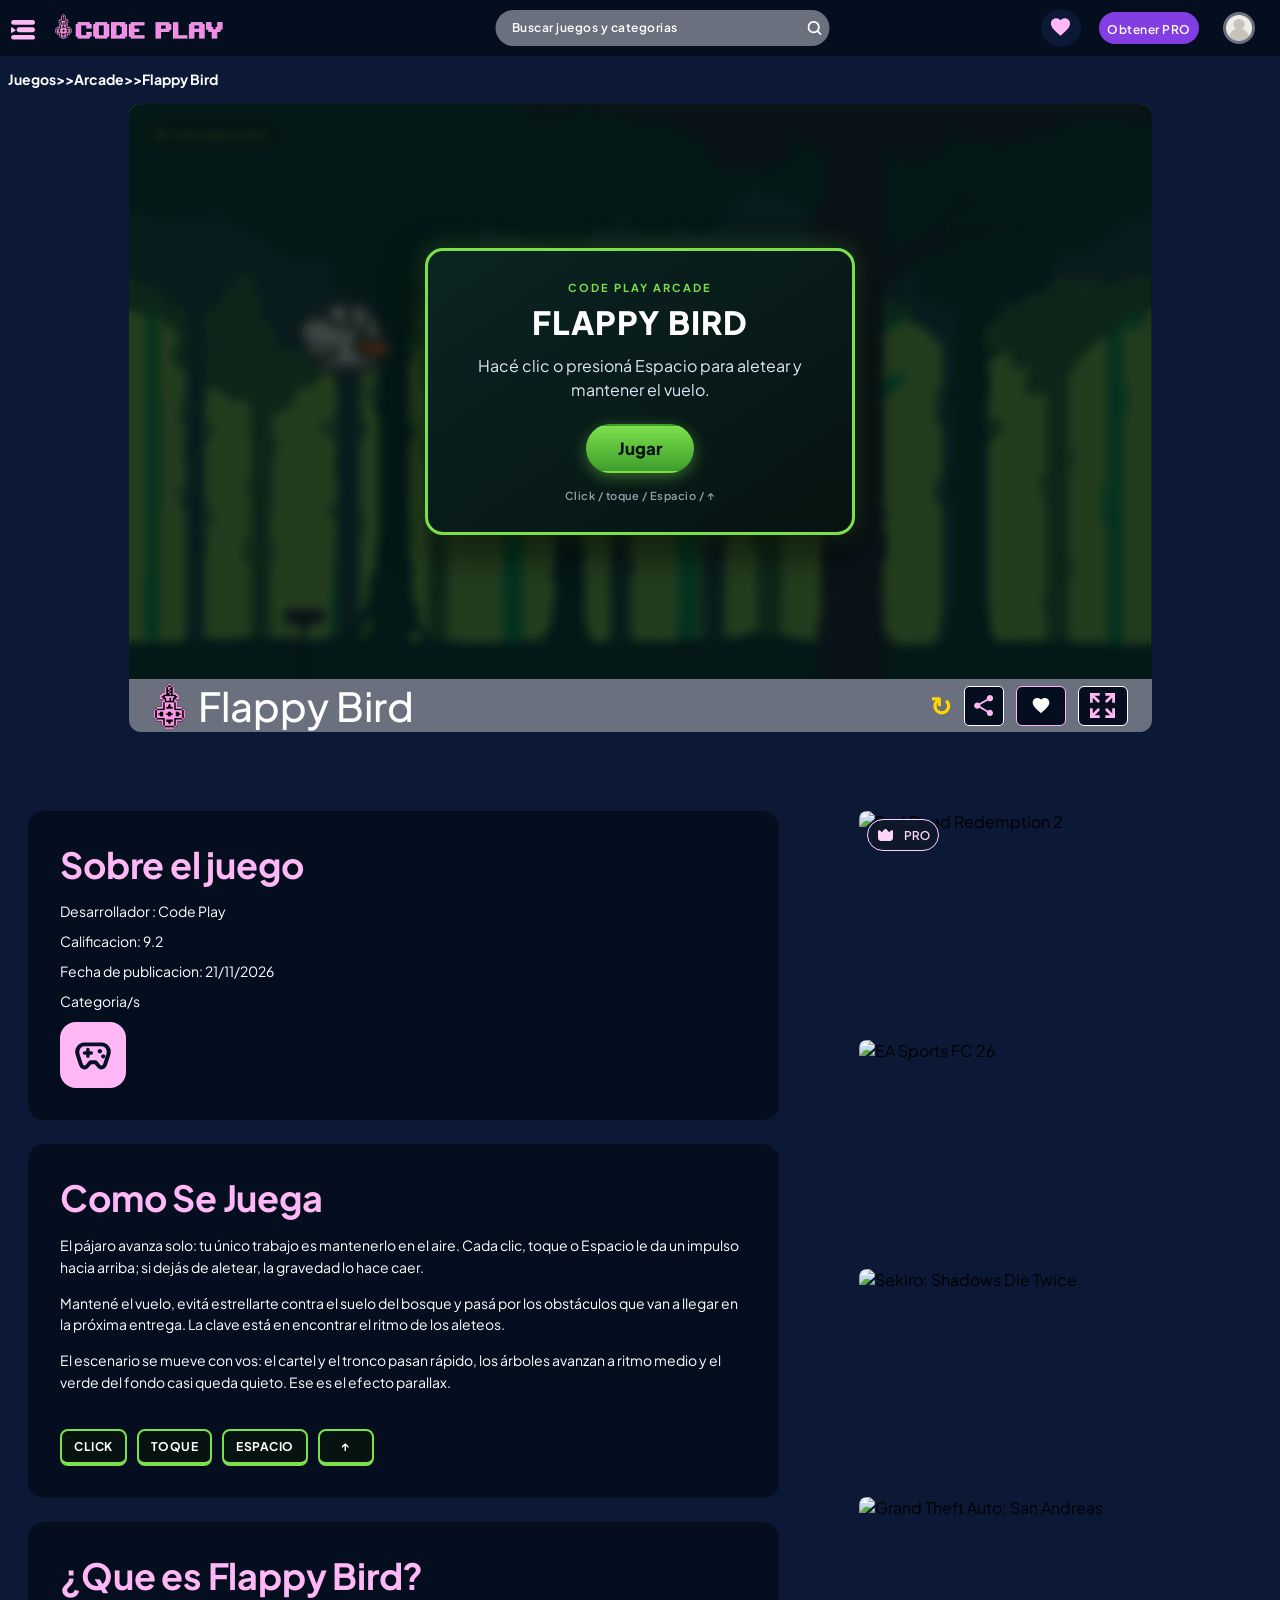
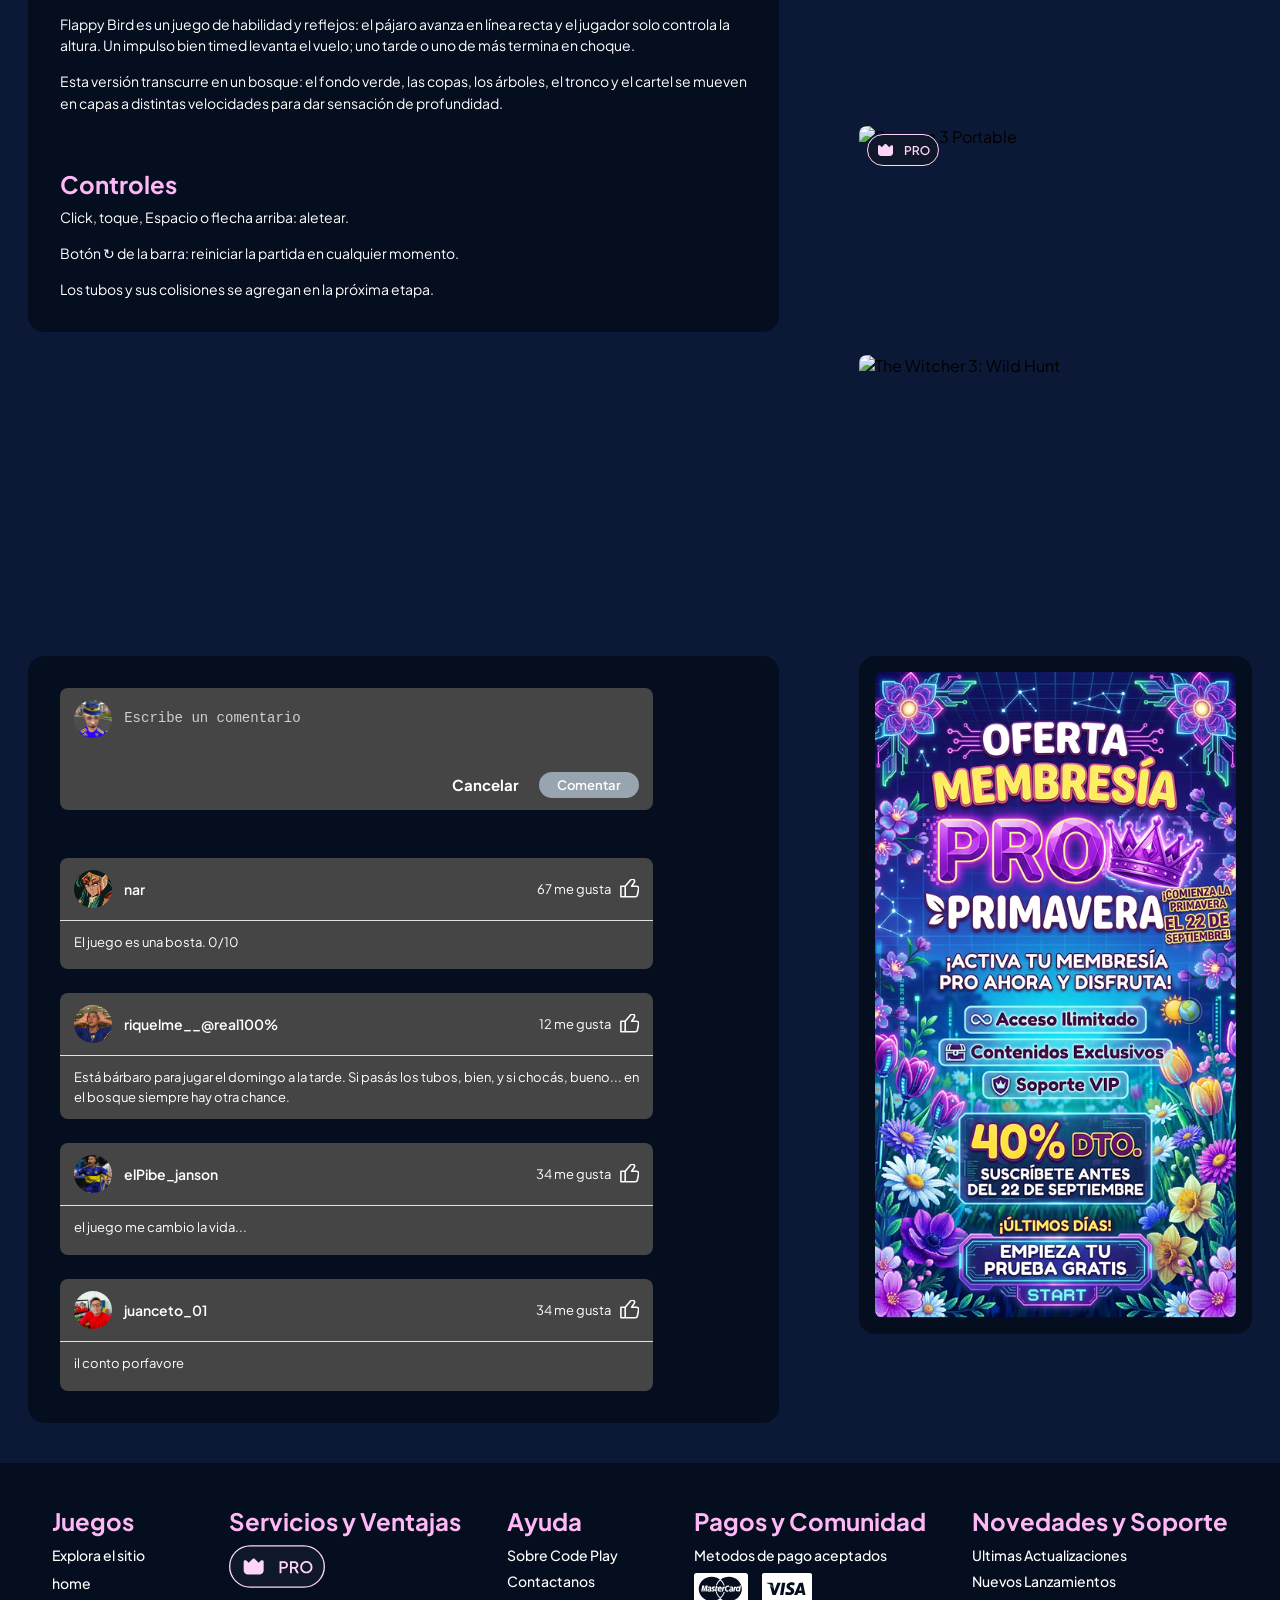
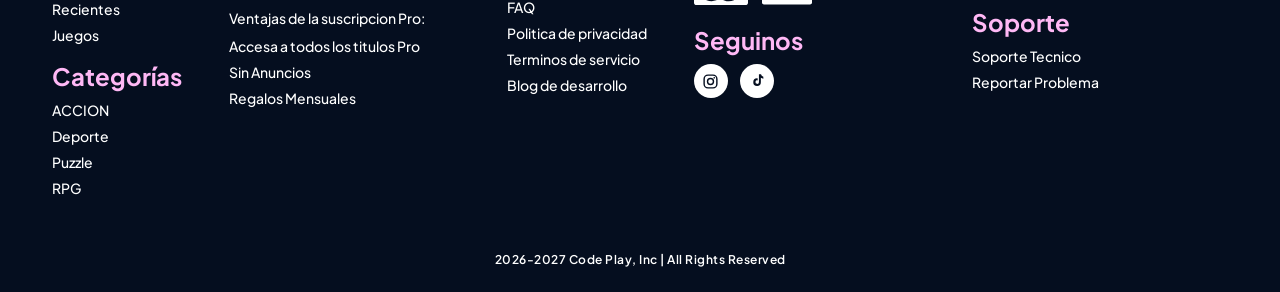
==== 2 entrega/flappybird.html @ 2c1b8ae2 "agrega flappy bird con movientos basicos" ====
<!DOCTYPE html>
<html lang="es">

<head>
    <meta charset="UTF-8">
    <meta name="viewport" content="width=device-width, initial-scale=1.0">
    <link rel="preconnect" href="https://fonts.googleapis.com">
    <link rel="preconnect" href="https://fonts.gstatic.com" crossorigin>
    <link href="https://fonts.googleapis.com/css2?family=Plus+Jakarta+Sans:wght@400;500;600;700&display=swap"
        rel="stylesheet">
    <link rel="stylesheet" href="css/global.css">
    <link rel="stylesheet" href="css/template.css">
    <link rel="stylesheet" href="css/game.css">
    <link rel="stylesheet" href="css/carrusel.css">
    <link rel="stylesheet" href="css/flappy.css">
    <title>Flappy Bird | Code Play</title>
</head>

<body>
    <header>
        <div class="header-izq">
            <!-- menu hamburguesa -->
            <button aria-label="Abrir menú" class="btn-hamburguesa">
                <span class="btn-hamburguesa__icono">
                    <svg viewBox="0 0 40 32" xmlns="http://www.w3.org/2000/svg">
                        <path
                            d="M39.2071 3.80957C39.2071 1.7056 37.5015 0 35.3975 0H4.01668C1.91272 0 0.207114 1.7056 0.207114 3.80957C0.207114 5.91354 1.91272 7.61914 4.01669 7.61914H35.3975C37.5015 7.61914 39.2071 5.91354 39.2071 3.80957ZM8.28128e-05 20.1572C-0.00986352 20.9576 0.87822 21.445 1.54793 21.0068L7.08114 17.3828C7.67471 16.9938 7.68543 16.1272 7.10165 15.7236L1.66024 11.9639C1.0016 11.5089 0.101827 11.9739 0.0918797 12.7744L8.28128e-05 20.1572ZM39.2071 16C39.2071 13.7909 37.4163 12 35.2071 12H13.2071C10.998 12 9.20711 13.7909 9.20711 16C9.20711 18.2091 10.998 20 13.2071 20H35.2071C37.4163 20 39.2071 18.2091 39.2071 16ZM39.2071 28.1904C39.2071 26.0865 37.5015 24.3809 35.3975 24.3809H4.01668C1.91272 24.3809 0.207114 26.0865 0.207114 28.1904C0.207114 30.2944 1.91272 32 4.01669 32H35.3975C37.5015 32 39.2071 30.2944 39.2071 28.1904Z" />
                    </svg>
                </span>
            </button>
            <!-- logo -->
            <a href="home.html" class="logo">
                <img src="img/logo.svg" alt="Icono de Code Play" class="logo-icono">
                <img src="img/logoTexto.svg" alt="Texto de Code Play" class="logo-texto">
            </a>
            <!-- Buscador -->
        </div>
        <form class="buscador" action="#">

            <input type="search" class="label" placeholder="Buscar juegos y categorias" aria-label="Buscar">
            <svg class="icono-lupa" viewBox="0 0 14 14" xmlns="http://www.w3.org/2000/svg" aria-hidden="true">
                <path
                    d="M13.7433 12.5097L11.0337 9.7989C13.0612 7.08945 12.5083 3.24936 9.7989 1.22186C7.08945 -0.805644 3.24936 -0.25281 1.22186 2.45664C-0.805644 5.16609 -0.25281 9.00617 2.45664 11.0337C4.6331 12.6623 7.62241 12.6623 9.7989 11.0337L12.5097 13.7445C12.8504 14.0852 13.4027 14.0852 13.7433 13.7445C14.084 13.4038 14.084 12.8515 13.7433 12.5109L13.7433 12.5097ZM6.15036 10.5105C3.74233 10.5105 1.79025 8.55839 1.79025 6.15036C1.79025 3.74233 3.74233 1.79025 6.15036 1.79025C8.55839 1.79025 10.5105 3.74233 10.5105 6.15036C10.5079 8.5573 8.55733 10.5079 6.15036 10.5105Z" />
            </svg>
        </form>

        <div class="header-der">
            <!-- Botón Favoritos -->
            <button aria-label="Favoritos" class="btn-favoritos">
                <svg class="icono-corazon" viewBox="0 0 43 43" xmlns="http://www.w3.org/2000/svg" aria-hidden="true">
                    <path
                        d="M21.4999 36.9083L18.902 34.5433C9.67492 26.1763 3.58325 20.64 3.58325 13.8854C3.58325 8.34917 7.91909 4.03125 13.4374 4.03125C16.5549 4.03125 19.547 5.4825 21.4999 7.75792C23.4528 5.4825 26.4449 4.03125 29.5624 4.03125C35.0808 4.03125 39.4166 8.34917 39.4166 13.8854C39.4166 20.64 33.3249 26.1763 24.0978 34.5433L21.4999 36.9083Z" />
                </svg>
            </button>

            <!-- Botón PRO -->
            <button class="btn-acento label">Obtener PRO</button>

            <!-- Contenedor del Perfil -->
            <div class="header-cuenta">
                <!-- Botón Perfil -->
                <button aria-label="Perfil" class="btn-perfil"></button>

                <!-- Panel desplegable -->
                <div class="cuenta-panel" id="cuenta-panel">
                    <button type="button" class="btn-primario cuenta-perfil label">
                        <span class="cuenta-perfil__icono"></span>
                        Ver Perfil
                    </button>
                    <ul class="cuenta-menu">
                        <li><a class="cuenta-menu__link body-small" href="#"><span
                                    class="cuenta-menu__icono cuenta-menu__icono--corona"></span>Mejorar Plan Pro</a>
                        </li>
                        <li><a class="cuenta-menu__link body-small" href="#"><span
                                    class="cuenta-menu__icono cuenta-menu__icono--config"></span>Configuracion de
                                cuenta</a></li>
                        <li><a class="cuenta-menu__link body-small" href="#"><span
                                    class="cuenta-menu__icono cuenta-menu__icono--escudo"></span>Preferencias de
                                privacidad</a></li>
                        <li class="cuenta-menu__item-movil"><a class="cuenta-menu__link body-small" href="#"><span
                                    class="cuenta-menu__icono cuenta-menu__icono--fav-perfil"></span>Favoritos</a></li>
                        <li class="cuenta-menu__salir"><a class="cuenta-menu__link body-small" href="#"><span
                                    class="cuenta-menu__icono cuenta-menu__icono--salir"></span>Cerrar Sesion</a></li>
                    </ul>
                </div>
            </div>
        </div>
    </header>

    <!-- MENU HAMBURGUESA -->
    <div class="menu-overlay"></div>
    <nav class="menu-nav" aria-label="Menú principal">
        <form class="buscador-movil" action="#">
            <svg class="icono-lupa" viewBox="0 0 14 14" xmlns="http://www.w3.org/2000/svg" aria-hidden="true">
                <path
                    d="M13.7433 12.5097L11.0337 9.7989C13.0612 7.08945 12.5083 3.24936 9.7989 1.22186C7.08945 -0.805644 3.24936 -0.25281 1.22186 2.45664C-0.805644 5.16609 -0.25281 9.00617 2.45664 11.0337C4.6331 12.6623 7.62241 12.6623 9.7989 11.0337L12.5097 13.7445C12.8504 14.0852 13.4027 14.0852 13.7433 13.7445C14.084 13.4038 14.084 12.8515 13.7433 12.5109L13.7433 12.5097ZM6.15036 10.5105C3.74233 10.5105 1.79025 8.55839 1.79025 6.15036C1.79025 3.74233 3.74233 1.79025 6.15036 1.79025C8.55839 1.79025 10.5105 3.74233 10.5105 6.15036C10.5079 8.5573 8.55733 10.5079 6.15036 10.5105Z" />
            </svg>
            <input type="search" class="body-small" placeholder="Buscar juegos y categorias" aria-label="Buscar">
        </form>
        <ul class="menu-nav__lista">
            <li style="--i:1"><a class="menu-nav__link body-small" href="home.html"><img class="menu-nav__icono"
                        src="assets/icons/home.svg" alt="">Home</a></li>
            <li class="menu-nav__item--solo-movil" style="--i:2"><a class="menu-nav__link body-small" href="#"><img
                        class="menu-nav__icono" src="assets/icons/favoritos-contorno.svg" alt="">Favoritos</a></li>
            <li style="--i:3"><a class="menu-nav__link body-small" href="#"><img class="menu-nav__icono"
                        src="assets/icons/recientes.svg" alt="">Recientes</a></li>
            <li style="--i:4"><a class="menu-nav__link body-small" href="#"><img class="menu-nav__icono"
                        src="assets/icons/juegos-gratis/predeterminado.svg" alt="">Juegos Gratis</a></li>
            <li style="--i:5"><a class="menu-nav__link body-small" href="#"><img class="menu-nav__icono"
                        src="assets/icons/juegos-gratis/juegos-pro.svg" alt="">Juegos Pro</a></li>
        </ul>
        <ul class="menu-nav__lista">
            <li style="--i:6"><a class="menu-nav__link body-small" href="#"><img class="menu-nav__icono"
                        src="assets/icons/accion.svg" alt="">Accion</a></li>
            <li style="--i:7"><a class="menu-nav__link body-small" href="#"><img class="menu-nav__icono"
                        src="assets/icons/deporte.svg" alt="">Deporte</a></li>
            <li style="--i:8"><a class="menu-nav__link body-small" href="#"><img class="menu-nav__icono"
                        src="assets/icons/puzzle.svg" alt="">Puzzle</a></li>
            <li style="--i:9"><a class="menu-nav__link body-small" href="#"><img class="menu-nav__icono"
                        src="assets/icons/rpg.svg" alt="">RPG</a></li>
            <li style="--i:10"><a class="menu-nav__link body-small" href="#"><img class="menu-nav__icono"
                        src="assets/icons/aventura.svg" alt="">Aventura</a>
            </li>
            <li style="--i:11"><a class="menu-nav__link body-small" href="#"><img class="menu-nav__icono"
                        src="assets/icons/carrera.svg" alt="">Carrera</a>
            </li>
            <li style="--i:12"><a class="menu-nav__link body-small" href="#"><img class="menu-nav__icono"
                        src="assets/icons/terror.svg" alt="">Terror</a></li>
            <li style="--i:13"><a class="menu-nav__link body-small" href="#"><img class="menu-nav__icono"
                        src="assets/icons/estrategia.svg" alt="">Estrategia</a>
            </li>
            <li style="--i:14"><a class="menu-nav__link body-small" href="#"><img class="menu-nav__icono"
                        src="assets/icons/simulacion.svg" alt="">Simulacion</a>
            </li>
            <li style="--i:15"><a class="menu-nav__link body-small" href="#"><img class="menu-nav__icono"
                        src="assets/icons/arcade.svg" alt="">Arcade</a></li>
        </ul>
    </nav>

    <main class="juego-main">
        <p class="migas"><a href="home.html">Juegos</a>>>Arcade>>Flappy Bird</p>
        <article class="juego-card juego-card--flappy">
            <div class="flappy-mock">
                <div class="flappy-marco" id="flappy-marco" tabindex="0"
                    aria-label="Área de juego de Flappy Bird">
                    <div class="flappy-lienzo" id="flappy-lienzo">
                        <!-- Capas del bosque, de atrás hacia adelante. Cada una se desplaza
                             a una velocidad distinta para generar el efecto parallax. -->
                        <div class="flappy-capa flappy-capa--fondo" aria-hidden="true"></div>
                        <div class="flappy-capa flappy-capa--copas-lejanas" aria-hidden="true"></div>
                        <div class="flappy-capa flappy-capa--copas-medias" aria-hidden="true"></div>
                        <div class="flappy-capa flappy-capa--arboles-medios" aria-hidden="true"></div>
                        <div class="flappy-capa flappy-capa--arboles-cercanos" aria-hidden="true"></div>
                        <div class="flappy-capa flappy-capa--tronco" aria-hidden="true"></div>
                        <div class="flappy-capa flappy-capa--cartel" aria-hidden="true"></div>

                        <!-- Reservado para la próxima etapa: tubos y colisiones -->
                        <div class="flappy-tuberias" id="flappy-tuberias" aria-hidden="true"></div>

                        <div class="flappy-pajaro" id="flappy-pajaro" role="img"
                            aria-label="Pájaro volando por el bosque">
                            <div class="flappy-pajaro__sprite"></div>
                        </div>
                    </div>

                    <div class="flappy-hud" aria-hidden="true">
                        <span class="flappy-hud__chip" id="flappy-hud-estado">Listo para volar</span>
                    </div>

                    <div class="flappy-overlay" id="flappy-overlay" role="dialog" aria-modal="true"
                        aria-labelledby="flappy-overlay-titulo" aria-describedby="flappy-overlay-mensaje">
                        <div class="flappy-modal">
                            <p class="flappy-modal__etiqueta">Code Play Arcade</p>
                            <h2 id="flappy-overlay-titulo" class="flappy-modal__titulo">Flappy Bird</h2>
                            <p id="flappy-overlay-mensaje" class="flappy-modal__mensaje">Hacé clic o presioná Espacio
                                para aletear y mantener el vuelo.</p>
                            <button type="button" id="flappy-btn-accion" class="flappy-btn">Jugar</button>
                            <p class="flappy-modal__ayuda">Click / toque / Espacio / ↑</p>
                        </div>
                    </div>
                </div>
            </div>
            <div class="juego-barra">
                <div class="juego-barra__nombre">
                    <img src="assets/logo.svg" alt="" class="juego-barra__icono">
                    <span class="juego-barra__titulo">Flappy Bird</span>
                </div>
                <div class="juego-barra__botones">
                    <!-- Botón para reiniciar la partida en cualquier momento -->
                    <button type="button" id="flappy-btn-reiniciar-barra" class="btn-juego btn-juego--reiniciar"
                        aria-label="Reiniciar juego" title="Reiniciar partida">
                        <span class="peg-btn-reiniciar__simbolo">↻</span>
                    </button>
                    <button type="button" class="btn-juego btn-juego--compartir" aria-label="Compartir">
                        <span class="btn-juego__icono"></span>
                    </button>
                    <button type="button" class="btn-juego btn-juego--fav" aria-label="Favorito">
                        <span class="btn-juego__icono"></span>
                    </button>
                    <button type="button" id="flappy-btn-full" class="btn-juego btn-juego--full"
                        aria-label="Pantalla completa">
                        <span class="btn-juego__icono"></span>
                    </button>
                </div>
            </div>
        </article>

        <div class="juego-columnas">
            <section class="juego-info" aria-label="Información del juego">
                <article class="info-card">
                    <h2 class="info-card__titulo">Sobre el juego</h2>
                    <p class="info-card__linea">Desarrollador : Code Play</p>
                    <p class="info-card__linea">Calificacion: 9.2</p>
                    <p class="info-card__linea">Fecha de publicacion: 21/11/2026</p>
                    <p class="info-card__linea">Categoria/s</p>
                    <span class="info-categoria info-categoria--flappy" aria-hidden="true"></span>
                </article>

                <article class="info-card">
                    <h2 class="info-card__titulo">Como Se Juega</h2>
                    <p class="info-card__texto">El pájaro avanza solo: tu único trabajo es mantenerlo en el aire. Cada
                        clic, toque o Espacio le da un impulso hacia arriba; si dejás de aletear, la gravedad lo hace
                        caer.</p>
                    <p class="info-card__texto">Mantené el vuelo, evitá estrellarte contra el suelo del bosque y pasá
                        por los obstáculos que van a llegar en la próxima entrega. La clave está en encontrar el ritmo
                        de los aleteos.</p>
                    <p class="info-card__texto">El escenario se mueve con vos: el cartel y el tronco pasan rápido, los
                        árboles avanzan a ritmo medio y el verde del fondo casi queda quieto. Ese es el efecto
                        parallax.</p>
                    <div class="flappy-controles" aria-hidden="true">
                        <span class="flappy-tecla">CLICK</span>
                        <span class="flappy-tecla">TOQUE</span>
                        <span class="flappy-tecla">ESPACIO</span>
                        <span class="flappy-tecla">↑</span>
                    </div>
                </article>

                <article class="info-card">
                    <h2 class="info-card__titulo">¿Que es Flappy Bird?</h2>
                    <p class="info-card__texto">Flappy Bird es un juego de habilidad y reflejos: el pájaro avanza en
                        línea recta y el jugador solo controla la altura. Un impulso bien timed levanta el vuelo; uno
                        tarde o uno de más termina en choque.</p>
                    <p class="info-card__texto">Esta versión transcurre en un bosque: el fondo verde, las copas, los
                        árboles, el tronco y el cartel se mueven en capas a distintas velocidades para dar sensación de
                        profundidad.</p>
                    <h3 class="info-card__titulo info-card__titulo--sub">Controles</h3>
                    <p class="info-card__texto">Click, toque, Espacio o flecha arriba: aletear.</p>
                    <p class="info-card__texto">Botón ↻ de la barra: reiniciar la partida en cualquier momento.</p>
                    <p class="info-card__texto">Los tubos y sus colisiones se agregan en la próxima etapa.</p>
                </article>
            </section>

            <aside class="juegos-carrusel" aria-label="Juegos recomendados">
                <article class="carrusel-card">
                    <img class="carrusel-card__img"
                        src="https://shared.akamai.steamstatic.com/store_item_assets/steam/apps/1174180/capsule_616x353.jpg"
                        alt="Red Dead Redemption 2">
                    <img class="carrusel-card__pro" src="assets/icons/iconoPro.svg" alt="PRO">
                    <div class="carrusel-card__info">
                        <h3 class="carrusel-card__titulo">Red Dead Redemption 2</h3>
                        <img class="carrusel-card__icono" src="assets/icons/categorias-card/accion-card.svg"
                            alt="Icono de Acción">
                    </div>
                </article>
                <article class="carrusel-card">
                    <img class="carrusel-card__img"
                        src="https://shared.fastly.steamstatic.com/store_item_assets/steam/apps/3405690/7a4a2467300194840eb2116c2126c2d2422b4e12/capsule_616x353.jpg"
                        alt="EA Sports FC 26">
                    <div class="carrusel-card__info">
                        <h3 class="carrusel-card__titulo">EA Sports FC 26</h3>
                        <img class="carrusel-card__icono" src="assets/icons/categorias-card/deporte-card.svg"
                            alt="Icono de Deportes">
                    </div>
                </article>
                <article class="carrusel-card">
                    <img class="carrusel-card__img"
                        src="https://shared.akamai.steamstatic.com/store_item_assets/steam/apps/814380/capsule_616x353.jpg"
                        alt="Sekiro: Shadows Die Twice">
                    <div class="carrusel-card__info">
                        <h3 class="carrusel-card__titulo">Sekiro: Shadows Die Twice</h3>
                        <img class="carrusel-card__icono" src="assets/icons/categorias-card/accion-card.svg"
                            alt="Icono de Acción">
                    </div>
                </article>
                <article class="carrusel-card">
                    <img class="carrusel-card__img"
                        src="https://shared.akamai.steamstatic.com/store_item_assets/steam/apps/1547000/capsule_616x353.jpg"
                        alt="Grand Theft Auto: San Andreas">
                    <div class="carrusel-card__info">
                        <h3 class="carrusel-card__titulo">Grand Theft Auto: San Andreas</h3>
                        <img class="carrusel-card__icono" src="assets/icons/categorias-card/accion-card.svg"
                            alt="Icono de Acción">
                    </div>
                </article>
                <article class="carrusel-card">
                    <img class="carrusel-card__img"
                        src="https://shared.akamai.steamstatic.com/store_item_assets/steam/apps/1809700/capsule_616x353.jpg"
                        alt="Persona 3 Portable">
                    <img class="carrusel-card__pro" src="assets/icons/iconoPro.svg" alt="PRO">
                    <div class="carrusel-card__info">
                        <h3 class="carrusel-card__titulo">Persona 3 Portable</h3>
                        <img class="carrusel-card__icono" src="assets/icons/categorias-card/rpg-card.svg"
                            alt="Icono de RPG">
                    </div>
                </article>
                <article class="carrusel-card">
                    <img class="carrusel-card__img"
                        src="https://shared.akamai.steamstatic.com/store_item_assets/steam/apps/292030/capsule_616x353.jpg"
                        alt="The Witcher 3: Wild Hunt">
                    <div class="carrusel-card__info">
                        <h3 class="carrusel-card__titulo">The Witcher 3: Wild Hunt — Game of the Year Edition con todas
                            las expansiones y contenido descargable incluido</h3>
                        <img class="carrusel-card__icono" src="assets/icons/categorias-card/rpg-card.svg"
                            alt="Icono de RPG">
                    </div>
                </article>
            </aside>

            <div class="carrusel-anuncio">
                <img src="assets/banner.png"
                    alt="Oferta de membresía PRO Primavera: activá tu membresía PRO ahora y disfrutá 40% de descuento con acceso ilimitado, contenidos exclusivos y soporte VIP">
            </div>

            <section class="comentarios" aria-label="Comentarios">
                <div class="comentario-card comentario-card--nuevo">
                    <div class="comentario__fila">
                        <img class="comentario__avatar" src="assets/avatar/tio.jpeg" alt="">
                        <textarea class="comentario__entrada" rows="4" placeholder="Escribe un comentario"
                            aria-label="Escribe un comentario"></textarea>
                    </div>
                    <div class="comentario__acciones">
                        <button type="button" class="comentario__cancelar">Cancelar</button>
                        <button type="button" class="comentario__comentar">Comentar</button>
                    </div>
                </div>

                <article class="comentario-card comentario">
                    <div class="comentario__encabezado">
                        <div class="comentario__autor">
                            <img class="comentario__avatar" src="assets/avatar/Camus%20de%20Aqu%C3%A1rio.jpeg" alt="">
                            <span class="comentario__nombre">nar</span>
                        </div>
                        <p class="comentario__megusta"><span>67 me gusta</span><img class="comentario__icono-like"
                                src="assets/icons/like.svg" alt=""></p>
                    </div>
                    <p class="comentario__texto">El juego es una bosta. 0/10</p>
                </article>

                <article class="comentario-card comentario">
                    <div class="comentario__encabezado">
                        <div class="comentario__autor">
                            <img class="comentario__avatar" src="assets/avatar/riquelme.jpeg" alt="">
                            <span class="comentario__nombre">riquelme__@real100%</span>
                        </div>
                        <p class="comentario__megusta"><span>12 me gusta</span><img class="comentario__icono-like"
                                src="assets/icons/like.svg" alt=""></p>
                    </div>
                    <p class="comentario__texto">Está bárbaro para jugar el domingo a la tarde. Si pasás los tubos,
                        bien, y si chocás, bueno... en el bosque siempre hay otra chance.</p>
                </article>

                <article class="comentario-card comentario">
                    <div class="comentario__encabezado">
                        <div class="comentario__autor">
                            <img class="comentario__avatar" src="assets/avatar/Lucas%20Jason.jpeg" alt="">
                            <span class="comentario__nombre">elPibe_janson</span>
                        </div>
                        <p class="comentario__megusta"><span>34 me gusta</span><img class="comentario__icono-like"
                                src="assets/icons/like.svg" alt=""></p>
                    </div>
                    <p class="comentario__texto">el juego me cambio la vida...</p>
                </article>

                <article class="comentario-card comentario">
                    <div class="comentario__encabezado">
                        <div class="comentario__autor">
                            <img class="comentario__avatar" src="assets/avatar/tito.jpeg" alt="">
                            <span class="comentario__nombre">juanceto_01</span>
                        </div>
                        <p class="comentario__megusta"><span>34 me gusta</span><img class="comentario__icono-like"
                                src="assets/icons/like.svg" alt=""></p>
                    </div>
                    <p class="comentario__texto">il conto porfavore</p>
                </article>
            </section>
        </div>
    </main>

    <footer class="fat-footer">
        <div class="fat-footer__contenido">
            <div class="fat-footer__col">
                <h4 class="fat-footer__titulo h3">Juegos</h4>
                <p class="fat-footer__subtitulo body-small">Explora el sitio</p>
                <ul class="fat-footer__lista body-small">
                    <li><a href="home.html">home</a></li>
                    <li><a href="#">Recientes</a></li>
                    <li><a href="#">Juegos</a></li>
                </ul>
                <h4 class="fat-footer__titulo h3">Categorías</h4>
                <ul class="fat-footer__lista body-small">
                    <li><a href="#">ACCION</a></li>
                    <li><a href="#">Deporte</a></li>
                    <li><a href="#">Puzzle</a></li>
                    <li><a href="#">RPG</a></li>
                </ul>
            </div>

            <div class="fat-footer__col">
                <h4 class="fat-footer__titulo h3">Servicios y Ventajas</h4>
                <a class="fat-footer__pro" href="#"><img src="assets/icons/iconoPro.svg" alt="PRO"></a>
                <p class="fat-footer__subtitulo body-small">Ventajas de la suscripcion Pro:</p>
                <ul class="fat-footer__lista body-small">
                    <li><a href="#">Accesa a todos los titulos Pro</a></li>
                    <li><a href="#">Sin Anuncios</a></li>
                    <li><a href="#">Regalos Mensuales</a></li>
                </ul>
            </div>

            <div class="fat-footer__col">
                <h4 class="fat-footer__titulo h3">Ayuda</h4>
                <ul class="fat-footer__lista body-small">
                    <li><a href="#">Sobre Code Play</a></li>
                    <li><a href="#">Contactanos</a></li>
                    <li><a href="#">FAQ</a></li>
                    <li><a href="#">Politica de privacidad</a></li>
                    <li><a href="#">Terminos de servicio</a></li>
                    <li><a href="#">Blog de desarrollo</a></li>
                </ul>
            </div>

            <div class="fat-footer__col">
                <h4 class="fat-footer__titulo h3">Pagos y Comunidad</h4>
                <p class="fat-footer__subtitulo body-small">Metodos de pago aceptados</p>
                <div class="fat-footer__pagos">
                    <img src="assets/icons/mastercard.svg" alt="Mastercard">
                    <img src="assets/icons/visa.svg" alt="Visa">
                </div>
                <h4 class="fat-footer__titulo h3">Seguinos</h4>
                <div class="fat-footer__redes">
                    <a href="#" aria-label="Instagram">
                        <svg viewBox="0 0 24 24" width="17" height="17" fill="none" stroke="#050E1F" stroke-width="2"
                            aria-hidden="true">
                            <rect x="3" y="3" width="18" height="18" rx="5.5"></rect>
                            <circle cx="12" cy="12" r="4.2"></circle>
                            <circle cx="17.3" cy="6.7" r="1.2" fill="#050E1F" stroke="none"></circle>
                        </svg>
                    </a>
                    <a href="#" aria-label="TikTok">
                        <svg viewBox="0 0 24 24" width="16" height="16" fill="#050E1F" aria-hidden="true">
                            <path
                                d="M15.1 2h3c.3 1.9 1.5 3.2 3.4 3.5v3c-1.4 0-2.7-.4-3.7-1.2v6.4a5.7 5.7 0 1 1-5.7-5.7c.3 0 .6 0 .9.1v3.1a2.6 2.6 0 1 0 1.9 2.5V2z">
                            </path>
                        </svg>
                    </a>
                </div>
            </div>

            <div class="fat-footer__col">
                <h4 class="fat-footer__titulo h3">Novedades y Soporte</h4>
                <ul class="fat-footer__lista body-small">
                    <li><a href="#">Ultimas Actualizaciones</a></li>
                    <li><a href="#">Nuevos Lanzamientos</a></li>
                </ul>
                <h4 class="fat-footer__titulo h3">Soporte</h4>
                <ul class="fat-footer__lista body-small">
                    <li><a href="#">Soporte Tecnico</a></li>
                    <li><a href="#">Reportar Problema</a></li>
                </ul>
            </div>
        </div>
        <p class="fat-footer__copy label">2026-2027 Code Play, Inc | All Rights Reserved</p>
    </footer>


    <script src="js/header.js"></script>
    <script src="js/FlappyPajaro.js"></script>
    <script src="js/flappy.js"></script>

</body>

</html>
---- 2 entrega/css/global.css ----
/* RESET UNIVERSAL */
* {
    margin: 0;
    padding: 0;
    box-sizing: border-box;
}

body {
    font-family: 'Plus Jakarta Sans', sans-serif;
    background-color: var(--secundarioLuz1);
}

button,
input {
    font-family: inherit;
}

/* Utilidad: solo para lectores de pantalla */
.visually-hidden {
    position: absolute;
    width: 1px;
    height: 1px;
    margin: -1px;
    padding: 0;
    overflow: hidden;
    clip: rect(0 0 0 0);
    white-space: nowrap;
    border: 0;
}

/*COLORES Y VARIABLES DE DISEÑO*/
:root {
    --primario: #FFB8F5;
    --secundario: #061127;
    --acento: #823DE3;
    --textoBlack: #000000;
    --textoWhite: #FFFFFF;
    --primarioSombra1: #CC93C4;
    --primarioSombra2: #996E93;
    --primarioLuz2: #FFD4F9;
    --secundarioSombra1: #050E1F;
    --secundarioLuz1: #0B1936;
    --secundarioLuz2: #6A707D;
    --acentoSombra1: #6831B6;
    /* Semáforo de urgencia (temporizadores con tiempo máximo) */
    --advertencia: #F5A524;
    --alerta: #E5484D;
    /* FUENTES (Tamaños Base Mobile) */
    --fs-h1: 24px;
    --lh-h1: 32px;
    --fs-h2: 20px;
    --lh-h2: 28px;
    --fs-h3: 18px;
    --lh-h3: 24px;
    --fs-h4: 16px;
    --lh-h4: 22px;
}

/*FUENTES*/
h1,
.h1 {
    font-weight: bold;
    font-size: var(--fs-h1);
    line-height: var(--lh-h1);
    letter-spacing: -0.5px;
}

h2,
.h2 {
    font-weight: 500;
    font-size: var(--fs-h2);
    line-height: var(--lh-h2);
    letter-spacing: -0.2px;
}

h3,
.h3 {
    font-weight: bold;
    font-size: var(--fs-h3);
    line-height: var(--lh-h3);
    letter-spacing: 0;
}

h4,
.h4 {
    font-weight: 600;
    font-size: var(--fs-h4);
    line-height: var(--lh-h4);
    letter-spacing: 0;
}

.body-base {
    font-weight: normal;
    font-size: 16px;
    line-height: 24px;
    letter-spacing: 0;
}

.body-small {
    font-weight: 500;
    font-size: 14px;
    line-height: 20px;
    letter-spacing: 0;
}

.label {
    font-weight: 600;
    font-size: 12px;
    line-height: 16px;
    letter-spacing: 0.5px;
}

/* BOTONES GLOBALES */
.btn-primario,
.btn-acento {
    padding: 10px 24px;
    /* Relleno flexible en lugar de medidas fijas */
    border: 2px solid transparent;
    border-radius: 50px;
    cursor: pointer;
    transition: all 0.3s ease;
    font-family: inherit;
    display: inline-flex;
    align-items: center;
    justify-content: center;
}

/* Variación Primaria (Rosa) */
.btn-primario {
    background-color: var(--primario);
    color: var(--textoBlack);
}

.btn-primario:hover {
    border: 2px solid var(--primarioLuz2);
    background-color: var(--primarioSombra2);
}

/* Variación Acento (Violeta) */
.btn-acento {
    background-color: var(--acento);
    color: var(--textoWhite);
}

.btn-acento:hover {
    background-color: var(--acentoSombra1);
    border-color: var(--primarioLuz2);
}

/* REGLAS DE PC (DESKTOP) GLOBALES */
@media (min-width: 1024px) {
    :root {
        --fs-h1: 40px;
        --lh-h1: 48px;
        --fs-h2: 32px;
        --lh-h2: 40px;
        --fs-h3: 24px;
        --lh-h3: 32px;
        --fs-h4: 18px;
        --lh-h4: 24px;
    }
}
---- 2 entrega/css/template.css ----
/* ================== */
/*      HEADER      */
/* ================== */
header {
    grid-area: header;
    height: 56px;
    display: flex;
    align-items: center;
    justify-content: space-between;
    background-color: var(--secundarioSombra1);
    padding: 0 16px;
    position: relative;
    z-index: 30;
}

/* ================== */
/* BOTON HAMBURGUESA */
/* ================== */
.btn-hamburguesa {
    background: transparent;
    border: none;
    cursor: pointer;
    padding: 0;
    display: flex;
    align-items: center;
    transition: transform 0.15s ease;
}

/* Span dibujado con las medidas exactas del asset (header.svg) */
.btn-hamburguesa__icono {
    display: block;
    width: 24.52px;
    height: 19.62px;
}

.btn-hamburguesa__icono svg {
    display: block;
    width: 100%;
    height: 100%;
    fill: var(--primario);
    overflow: visible;
}

.btn-hamburguesa:hover svg {
    fill: var(--primarioSombra2);
    stroke: var(--primarioLuz2);
    /* 3.26 unidades de usuario = ~2px visuales con la escala 0.613 del asset */
    stroke-width: 3.26px;
}

/* ================== */
/*     HEADER IZQ     */
/* ================== */
.header-izq {
    display: flex;
    align-items: center;
    gap: 19.05px;
}

/* ================== */
/*        LOGO        */
/* ================== */
.logo {
    display: flex;
    align-items: flex-end;
    gap: 2.54px;
    text-decoration: none;
    position: absolute;
    left: 50%;
    transform: translateX(-50%);
}

.logo-icono {
    display: none;
}

.logo-texto {
    display: block;
    height: 19px;
    width: auto;
}

/* ================== */
/*      BUSCADOR      */
/* ================== */
.buscador {
    display: none;
}

.buscador-movil {
    display: flex;
    width: auto;
    height: 36px;
    background-color: var(--secundarioLuz2);
    border-radius: 50px;
    align-items: center;
    padding: 0 15px;
    justify-content: space-between;
    margin: 10px 15px;
    gap: 5px;
}

.buscador-movil input {
    background: transparent;
    border: none;
    color: var(--textoWhite);
    width: 100%;
    outline: none;
}

.buscador-movil input::placeholder {
    color: var(--textoWhite);
}

.buscador-movil .icono-lupa {
    width: 14px;
    height: 14px;
    flex: none;
}

.buscador-movil .icono-lupa path {
    fill: var(--textoWhite);
}

/* ================== */
/*     HEADER DER     */
/* ================== */
.header-der {
    display: flex;
    align-items: center;
    gap: 16px;
}

/* ================== */
/*    OBTENER PRO     */
/* ================== */
/* Pisamos las medidas del btn-acento global para que encaje en el header */
.header-der .btn-acento {
    display: none;
}

/* ================== */
/*     FAVORITOS      */
/* ================== */
.btn-favoritos {
    display: none;
}

/* ================== */
/*       PERFIL       */
/* ================== */
/* Círculo de 32x32 con el avatar extraído del asset header.svg */
.btn-perfil {
    width: 32px;
    height: 32px;
    background-color: var(--secundarioLuz2);
    background-image: url("../img/avatar-header.png");
    background-size: cover;
    background-position: center;
    background-repeat: no-repeat;
    border-radius: 50%;
    border: 3px solid transparent;
    box-sizing: border-box;
    cursor: pointer;
    display: flex;
    align-items: center;
    justify-content: center;
    padding: 0;
    transition: all 0.3s ease;
}

.btn-perfil:hover {
    border-color: var(--primarioLuz2);
}

/* El borde se mantiene mientras el panel de cuenta está abierto */
.header-cuenta.activo .btn-perfil {
    border-color: var(--primarioLuz2);
}

/* ======================================= */
/*         HEADER (VERSIÓN PC)             */
/* ======================================= */
@media (min-width: 1024px) {
    header {
        height: 56px;
        padding: 0 25px 0 11px;
    }

    /* El asset dibuja el ícono centrado en y=30 (2px bajo el centro de la barra) */
    .btn-hamburguesa__icono {
        position: relative;
        top: 2px;
    }

    .logo {
        position: static;
        transform: none;
        margin-bottom: 3px;
        /* Con align-items:center, deja la base de ícono y texto en y=39 */
    }

    .logo-icono {
        display: block;
        width: 17.92px;
        height: 25px;
        flex: none;
    }

    .logo-texto {
        height: 19px;
        width: auto;
        flex: none;
    }

    .header-izq {
        min-width: 0;
    }

    .buscador {
        display: flex;
        position: absolute;
        left: 50%;
        top: 50%;
        /* x=566 a 1421px de ancho: centro + 22.5px, igual que el SVG */
        transform: translate(calc(-50% + 22.5px), -50%);
        width: 334px;
        max-width: 334px;
        height: 36px;
        background-color: var(--secundarioLuz2);
        border-radius: 18px;
        align-items: center;
        padding: 0 8px 0 16px;
        justify-content: space-between;
        margin: 0;
        min-width: 0;
        box-sizing: border-box;
    }

    .buscador input {
        background: transparent;
        border: none;
        outline: none;
        color: var(--textoWhite);
        width: 100%;
        min-width: 0;
    }

    .buscador input::placeholder {
        color: var(--textoWhite);
    }

    .icono-lupa {
        width: 14px;
        height: 14px;
        flex: none;
    }

    .icono-lupa path {
        fill: var(--textoWhite);
    }

    .header-der {
        gap: 18px;
    }

    .btn-favoritos {
        display: flex;
        width: 40px;
        height: 38px;
        flex: none;
        background-color: var(--secundarioLuz1);
        border-radius: 50%;
        border: none;
        cursor: pointer;
        align-items: center;
        justify-content: center;
        padding: 0;
        transition: background-color 0.3s ease;
    }

    .btn-favoritos:hover {
        background-color: var(--secundarioLuz2);
    }

    .icono-corazon {
        width: 23px;
        height: 23px;
        position: relative;
        /* El asset deja el corazón 0.5px a la izquierda y 0.5px arriba del centro */
        left: -0.5px;
        top: -0.5px;
    }

    .icono-corazon path {
        fill: var(--primario);
        transition: fill 0.3s ease;
    }

    .btn-favoritos:hover .icono-corazon path {
        fill: var(--primarioLuz2);
    }

    .header-cuenta {
        margin-left: 6px;
        /* PRO -> perfil = 24px (18px del gap + 6px) */
    }

    .btn-perfil {
        flex: none;
    }

    .header-der .btn-acento {
        display: flex;
        width: 100px;
        height: 32px;
        flex: none;
        border-radius: 16px;
        padding: 4px 0 0;
        /* Baja el rótulo 2px para igualar la línea de base del asset (y=34.16) */
        position: relative;
        border: 3px solid transparent;
        transition: background-color 0.2s ease, border-color 0.2s ease, box-shadow 0.3s ease;
    }

    .header-der .btn-acento::before {
        content: "";
        position: absolute;
        inset: -3px;
        padding: 3px;
        border-radius: inherit;
        --angle: 0deg;
        background: conic-gradient(from var(--angle), var(--primario), var(--primarioLuz2), var(--primario));
        -webkit-mask: linear-gradient(#fff 0 0) content-box, linear-gradient(#fff 0 0);
        -webkit-mask-composite: xor;
        mask: linear-gradient(#fff 0 0) content-box, linear-gradient(#fff 0 0);
        mask-composite: exclude;
        opacity: 0;
        transition: opacity 0.3s ease;
        pointer-events: none;
    }

    .header-der .btn-acento:hover::before {
        opacity: 1;
        animation: pro-borde-gira 3s linear infinite;
    }

    .header-der .btn-acento:hover {
        box-shadow: 0 0 12px rgba(155, 100, 233, 0.55);
    }
}

@property --angle {
    syntax: "<angle>";
    initial-value: 0deg;
    inherits: false;
}

@keyframes pro-borde-gira {
    to {
        --angle: 360deg;
    }
}

/* ======================================= */
/*             CARDS CHICAS                */
/* ======================================= */
.card-juego {
    flex: 0 0 200px;
    height: 112px;
    border-radius: 16px;
    background-color: var(--secundarioSombra1);
    scroll-snap-align: start;
    position: relative;
    overflow: hidden;
    cursor: pointer;
    border: 3px solid transparent;
    /* Transparente para evitar saltos, 3px como en el botón */
    transition: transform 0.3s ease, border-color 0.3s ease;
}

.card-juego:hover {
    transform: scale(1.16);
    /* Efecto agrandado (alcanza ~304x170) */
    border-color: var(--primario);
    /* Borde rosa brillante */
}

.card-imagen {
    width: 100%;
    height: 100%;
}

.card-imagen img {
    width: 100%;
    height: 100%;
    object-fit: cover;
    display: block;
}

/* Pisamos la etiqueta global para achicarla en las cards chicas en mobile */
.card-juego .etiqueta-pro-carrusel {
    position: absolute;
    top: 8px;
    left: 8px;
    width: 62px;
    height: 26px;
    z-index: 2;
    /* La clase base ya trae el background, flex, gap, border-radius, etc. */
}

/* Achicamos el SVG adentro de la card chica */
.card-juego .etiqueta-pro-carrusel svg {
    width: 13px;
    height: 10px;
}

/* El texto de la etiqueta hereda color primario */
.card-juego .etiqueta-pro-carrusel span {
    color: var(--primario);
}

/* OVERLAY NEGRO INFERIOR */
.card-overlay {
    position: absolute;
    bottom: 0;
    left: 0;
    width: 100%;
    background: rgba(0, 0, 0, 0.85);
    /* Rectángulo con opacidad */
    padding: 2px 16px;
    z-index: 2;
    transform: translateY(100%);
    /* Escondido hacia abajo inicialmente */
    transition: transform 0.3s ease;
}

.card-juego:hover .card-overlay {
    transform: translateY(0);
    /* Sube cuando hacés hover */
}

/* TÍTULO CON PUNTOS SUSPENSIVOS */
.card-titulo {
    color: var(--textoWhite);
    margin: 0;
    white-space: nowrap;
    /* Prohíbe salto de línea */
    overflow: hidden;
    /* Corta lo que sobra */
    text-overflow: ellipsis;
    /* Pone los ... */
}

@media (min-width: 1024px) {
    .card-juego {
        flex: 0 0 260px;
        height: 147px;
        border-radius: 24px;
    }

    .card-juego .etiqueta-pro-carrusel {
        top: 12px;
        left: 12px;
        width: 68px;
        height: 30px;
    }

    .card-juego .etiqueta-pro-carrusel svg {
        width: 15px;
        height: 12px;
    }
}

/* ================== */
/* COMPORTAMIENTO NAV */
/* ================== */
.btn-hamburguesa.activo {
    transform: scaleX(-1);
}

/* Menu desplegable */
.menu-nav {
    position: fixed;
    top: 56px;
    /* Debajo del header mobile */
    left: 0;
    z-index: 25;
    box-sizing: border-box;
    width: 180px;
    max-height: calc(100vh - 56px);
    background-color: var(--secundario);
    border-right: 2px solid var(--primario);
    overflow-y: auto;
    transform-origin: top left;
    /*transform: translateX(-6px) scale(0.92); */
    transform: matrix(0.92, 0, 0, 0.92, -6, 0);
    opacity: 0;
    visibility: hidden;
    transition: opacity 0.15s ease, transform 0.5s ease, visibility 0s 0.15s;
}

body:has(.btn-hamburguesa.activo) .menu-nav {
    transform: matrix(1, 0, 0, 1, 0, 0);
    opacity: 1;
    visibility: visible;
    transition: opacity 0.25s ease, transform 0.25s cubic-bezier(0.16, 1, 0.3, 1), visibility 0s;
}

.menu-nav__lista {
    list-style: none;
    margin: 0;
    padding: 8px 0;
}

.menu-nav__lista+.menu-nav__lista {
    border-top: 2px solid var(--primario);
}

.menu-nav__link {
    display: flex;
    align-items: center;
    gap: 8px;
    padding: 9px 16px;
    color: var(--textoWhite);
    text-decoration: none;
    transition: opacity 0.2s ease;
}

.menu-nav__link:hover {
    opacity: 0.6;
}

.menu-nav__icono {
    width: 30px;
    height: 30px;
    object-fit: contain;
}

.menu-nav li {
    opacity: 0;
    transform: translateY(6px);
    transition: opacity 0.3s ease, transform 0.3s ease;
}

body:has(.btn-hamburguesa.activo) .menu-nav li {
    opacity: 1;
    transform: translateY(0);
    transition-delay: calc((16 - var(--i, 0)) * 0.06s);
}

.menu-overlay {
    position: fixed;
    inset: 0;
    z-index: 20;
    background-color: rgba(6, 17, 39, 0.5);
    -webkit-backdrop-filter: blur(10px);
    backdrop-filter: blur(10px);
    opacity: 0;
    visibility: hidden;
    pointer-events: none;
    transition: opacity 0.2s ease, backdrop-filter 0.2s ease, visibility 0s 0.2s;
}

body:has(.btn-hamburguesa.activo) .menu-overlay {
    opacity: 1;
    visibility: visible;
    pointer-events: auto;
    transition-delay: 0s;
}

body:has(.btn-hamburguesa.activo) {
    overflow: hidden;
}

@media (min-width: 1024px) {
    .menu-nav {
        top: 56px;
        /* Debajo del header desktop */
        max-height: calc(100vh - 56px);
    }

    /* En desktop el header ya muestra el botón de Favoritos */
    .menu-nav__item--solo-movil {
        display: none;
    }
}

/* ================== */
/* COMPORTAMIENTO CUENTA */
/* ================== */

.header-cuenta {
    display: flex;
}

.cuenta-panel {
    position: absolute;
    top: 56px;
    /* Debajo del header */
    right: 16px;
    z-index: 26;
    box-sizing: border-box;
    width: max-content;
    padding: 14px 0 8px;
    background-color: var(--secundarioSombra1);
    opacity: 0;
    visibility: hidden;
    transform-origin: top right;
    transform: matrix(0.92, 0, 0, 0.92, 6, 0);
    transition: opacity 0.15s ease, transform 0.15s ease, visibility 0s 0.15s;
}

.header-cuenta.activo .cuenta-panel {
    opacity: 1;
    visibility: visible;
    transform: matrix(1, 0, 0, 1, 0, 0);
    transition: opacity 0.25s ease, transform 0.25s cubic-bezier(0.16, 1, 0.3, 1), visibility 0s;
}

.cuenta-perfil {
    gap: 8px;
    width: calc(100% - 24px);
    height: 32px;
    margin: 0 12px;
    padding: 0;
    opacity: 0;
    transform: translateY(6px);
    /* Pisamos la transición del botón para incluir la opacidad de la cascada */
    transition: all 0.3s ease, opacity 0.3s ease, transform 0.3s ease;
}

.cuenta-perfil__icono {
    width: 16px;
    height: 16px;
    background-color: var(--textoBlack);
    -webkit-mask: url("../assets/icons/avatar.svg") no-repeat center / contain;
    mask: url("../assets/icons/avatar.svg") no-repeat center / contain;
}

.cuenta-menu {
    list-style: none;
    margin: 12px 0 0;
    padding: 0;
}

.cuenta-menu li {
    opacity: 0;
    transform: translateY(6px);
    transition: opacity 0.3s ease, transform 0.3s ease;
}

/* Línea separadora por defecto (Mobile First) */
.cuenta-menu li:nth-child(1),
.cuenta-menu li:nth-child(4) {
    border-bottom: 2px solid var(--textoWhite);
}

.header-cuenta.activo .cuenta-perfil,
.header-cuenta.activo .cuenta-menu li {
    opacity: 1;
    transform: translateY(0);
}

.header-cuenta.activo .cuenta-perfil {
    transition-delay: 0.06s;
}

.header-cuenta.activo .cuenta-menu li:nth-child(1) {
    transition-delay: 0.12s;
}

.header-cuenta.activo .cuenta-menu li:nth-child(2) {
    transition-delay: 0.2s;
}

.header-cuenta.activo .cuenta-menu li:nth-child(3) {
    transition-delay: 0.28s;
}

.header-cuenta.activo .cuenta-menu li:nth-child(4) {
    transition-delay: 0.36s;
}

.header-cuenta.activo .cuenta-menu li:nth-child(5) {
    transition-delay: 0.44s;
}

.cuenta-menu__salir {
    margin-top: 10px;
}

.cuenta-menu__link {
    display: flex;
    align-items: center;
    gap: 8px;
    padding: 7px 12px;
    color: var(--textoWhite);
    text-decoration: none;
    white-space: nowrap;
    transition: opacity 0.2s ease;
}

.cuenta-menu__link:hover {
    opacity: 0.6;
}

.cuenta-menu__icono {
    flex: none;
    width: 16px;
    height: 16px;
    background-color: var(--textoWhite);
    -webkit-mask-repeat: no-repeat;
    mask-repeat: no-repeat;
    -webkit-mask-position: center;
    mask-position: center;
    -webkit-mask-size: contain;
    mask-size: contain;
}

.cuenta-menu__icono--corona {
    background-color: var(--primario);
    -webkit-mask-image: url("../assets/icons/avatar-noob/pro-card-recomendados/coronaPro-1.svg");
    mask-image: url("../assets/icons/avatar-noob/pro-card-recomendados/coronaPro-1.svg");
}

.cuenta-menu__icono--config {
    -webkit-mask-image: url("../assets/icons/Config.svg");
    mask-image: url("../assets/icons/Config.svg");
}

.cuenta-menu__icono--escudo {
    -webkit-mask-image: url("../assets/icons/escudo.svg");
    mask-image: url("../assets/icons/escudo.svg");
}

.cuenta-menu__icono--fav-perfil {
    background-color: var(--primario);
    -webkit-mask-image: url("../assets/icons/favoritos.svg");
    mask-image: url("../assets/icons/favoritos.svg");
}

.cuenta-menu__icono--salir {
    -webkit-mask-image: url("../assets/icons/salir.svg");
    mask-image: url("../assets/icons/salir.svg");
}

/* ================== */
/*       FOOTER       */
/* ================== */
.fat-footer {
    grid-area: footer;
    box-sizing: border-box;
    padding: 40px 16px 24px;
    background-color: var(--secundarioSombra1);
    display: flex;
    flex-direction: column;
}

.fat-footer__contenido {
    display: flex;
    flex-direction: column;
    gap: 32px;
}

.fat-footer__col {
    min-width: 0;
}

.fat-footer__titulo {
    margin: 0 0 8px;
    color: var(--primario);
    line-height: 1.3;
}

.fat-footer__titulo:not(:first-child) {
    margin-top: 16px;
}

.fat-footer__subtitulo {
    margin: 0 0 8px;
    color: var(--textoWhite);
}

.fat-footer__lista {
    margin: 0;
    padding: 0;
    list-style: none;
}

.fat-footer__lista li {
    margin-bottom: 6px;
}

.fat-footer__lista a {
    color: var(--textoWhite);
    text-decoration: none;
    transition: color 0.2s ease;
}

.fat-footer__lista a:hover {
    color: var(--primario);
}

.fat-footer__pro {
    display: inline-block;
    margin-bottom: 16px;
    transition: opacity 0.2s ease;
}

.fat-footer__pro:hover {
    opacity: 0.8;
}

.fat-footer__pro img {
    display: block;
    width: 96px;
    height: 43px;
}

.fat-footer__pagos {
    display: flex;
    align-items: center;
    gap: 14px;
    margin-bottom: 20px;
}

.fat-footer__pagos img {
    display: block;
    height: 32px;
    width: auto;
}

.fat-footer__redes {
    display: flex;
    gap: 12px;
}

.fat-footer__redes a {
    display: flex;
    align-items: center;
    justify-content: center;
    width: 34px;
    height: 34px;
    border-radius: 50%;
    background-color: var(--textoWhite);
    transition: background-color 0.2s ease;
}

.fat-footer__redes a:hover {
    background-color: var(--primarioLuz2);
}

.fat-footer__copy {
    margin: 32px auto 0;
    padding-top: 16px;
    border-top: 1px solid rgba(255, 255, 255, 0.1);
    color: var(--textoWhite);
    text-align: center;
    width: 100%;
}

@media (min-width: 1024px) {
    .fat-footer {
        padding: 43px 52px 24px;
    }

    .fat-footer__contenido {
        flex-direction: row;
        justify-content: space-between;
        gap: 40px;
    }

    .fat-footer__copy {
        border-top: none;
    }

    /* Ocultamos "Favoritos" del dropdown y el buscador móvil (ya están en el header) */
    .cuenta-menu__item-movil,
    .buscador-movil {
        display: none;
    }

    /* Reestablecemos la línea separadora en Privacidad (3) y se la sacamos a Favoritos (4) que está oculto */
    .cuenta-menu li:nth-child(3) {
        border-bottom: 2px solid var(--textoWhite);
    }

    .cuenta-menu li:nth-child(4) {
        border-bottom: none;
    }
}
---- 2 entrega/css/game.css ----
body {
    display: grid;
    grid-template-areas:
        "header"
        "main"
        "footer";
    grid-template-rows: auto 1fr auto;
}

/* Vista de juego */

.juego-main {
    grid-area: main;
    padding: 14px 8px 40px;
}

.migas {
    margin: 0 0 16px;
    color: var(--textoWhite);

    font-size: 14px;
    font-weight: 700;
}

.migas a {
    color: var(--textoWhite);
    text-decoration: none;
    transition: color 0.2s ease;
}

.migas a:hover {
    color: var(--primario);
}

.juego-card {
    width: min(1023.09px, 100%);
    margin: 0 auto;
    border-radius: 12px;
    overflow: hidden;
}

/* Peg Solitaire: card más ancha para aprovechar 1080.
   El tercer término la angosta en pantallas bajas para que el juego
   entre sin scroll (relación del recorte 1600/1150). */
.juego-card--peg {
    width: min(950px, 100%, calc((100vh - 170px) * 1600 / 1150));
}

.juego-video {
    position: relative;
    aspect-ratio: 1023.09 / 523.48;
}

.juego-caratula {
    display: block;
    width: 100%;
    height: 100%;
    opacity: 70%;
    object-fit: cover;
    object-position: center;
}

.juego-play {
    position: absolute;
    top: 50%;
    left: 50%;
    transform: translate(-50%, -50%);
    display: flex;
    align-items: center;
    justify-content: center;
    padding: 0;
    border: none;
    background-color: transparent;
    cursor: pointer;
}

.juego-play__circulo {
    display: flex;
    align-items: center;
    justify-content: center;
    width: 126px;
    height: 111px;
    border-radius: 50%;
    background-color: var(--primario);
    transition: background-color 0.2s ease, box-shadow 0.2s ease;
}

.juego-play:hover .juego-play__circulo {
    background-color: var(--primarioSombra2);
    box-shadow: inset 0 0 0 3px var(--primarioLuz2);
    animation: juego-play-bounce 0.5s cubic-bezier(0.36, 0.07, 0.19, 0.97) both;
}

@keyframes juego-play-bounce {
    0% {
        transform: scale(1);
    }

    30% {
        transform: scale(1.1);
    }

    50% {
        transform: scale(0.95);
    }

    70% {
        transform: scale(1.05);
    }

    100% {
        transform: scale(1);
    }
}

.juego-play__triangulo {
    width: 45px;
    height: 51px;
    background-color: var(--secundario);
    -webkit-mask: url("../assets/icons/play-triangulo.svg") no-repeat center / contain;
    mask: url("../assets/icons/play-triangulo.svg") no-repeat center / contain;
}

/* Barra inferior */

.juego-barra {
    display: flex;
    align-items: center;
    justify-content: space-between;
    height: 52.52px;
    padding: 0 24px;
    background-color: var(--secundarioLuz2);
}

.juego-barra__nombre {
    display: flex;
    align-items: center;
    gap: 12px;
}

.juego-barra__icono {
    width: 33px;
    height: 50px;
}

.juego-barra__titulo {
    color: var(--textoWhite);

    font-size: 40px;
    font-weight: 500;
}

.juego-barra__botones {
    display: flex;
    align-items: center;
    gap: 12px;
}

/* Botones de la barra */

.btn-juego {
    box-sizing: border-box;
    display: flex;
    align-items: center;
    justify-content: center;
    padding: 0;
    background-color: var(--secundarioSombra1);
    cursor: pointer;
    transition: background-color 0.2s ease, border-color 0.2s ease;
}

.btn-juego__icono {
    background-color: var(--primario);
    transition: background-color 0.2s ease;
    -webkit-mask-repeat: no-repeat;
    mask-repeat: no-repeat;
    -webkit-mask-position: center;
    mask-position: center;
    -webkit-mask-size: contain;
    mask-size: contain;
}

.btn-juego--compartir {
    width: 40px;
    height: 40px;
    border: 1px solid var(--textoWhite);
    border-radius: 5px;
}

.btn-juego--compartir:hover {
    background-color: var(--secundarioLuz2);
}

.btn-juego--compartir .btn-juego__icono {
    width: 20px;
    height: 21px;
    -webkit-mask-image: url("../assets/icons/Compartir.svg");
    mask-image: url("../assets/icons/Compartir.svg");
}

.btn-juego--fav {
    width: 50px;
    height: 40px;
    border: 1px solid var(--primario);
    border-radius: 6px;
}

.btn-juego--fav:hover {
    background-color: var(--secundarioLuz2);
    border-color: var(--primarioLuz2);
}

.btn-juego--fav .btn-juego__icono {
    width: 22px;
    height: 20px;
    background-color: var(--textoWhite);
    -webkit-mask-image: url("../assets/icons/favoritos.svg");
    mask-image: url("../assets/icons/favoritos.svg");
    /* 1. Transición elástica base */
    transition: transform 0.2s cubic-bezier(0.34, 1.56, 0.64, 1), background-color 0.2s ease;
}

.btn-juego--fav:hover .btn-juego__icono {
    background-color: var(--primarioLuz2);
    /* 2. Hover: Agranda y sube */
    transform: matrix(1.15, 0, 0, 1.15, 0, -2);
}

.btn-juego--fav.activo .btn-juego__icono {
    background-color: var(--primario);
    /* 3. Animación de rebote al click */
    animation: latido-pro 0.5s cubic-bezier(0.175, 0.885, 0.32, 1.275) forwards;
}

/* 4. Los pasos exactos del salto */
@keyframes latido-pro {
    0% {
        transform: matrix(1, 0, 0, 1, 0, 0);
    }

    30% {
        transform: matrix(1.1, 0, 0, 0.6, 0, 4);
    }

    60% {
        transform: matrix(1.4, 0, 0, 1.4, 0, -6);
    }

    80% {
        transform: matrix(0.9, 0, 0, 1.2, 0, 2);
    }

    100% {
        transform: matrix(1.1, 0, 0, 1.1, 0, 0);
    }
}

.btn-juego--full {
    width: 50px;
    height: 40px;
    border: 1px solid var(--textoWhite);
    border-radius: 6px;
}

.btn-juego--full:hover {
    background-color: var(--secundarioLuz2);
}

.btn-juego--full .btn-juego__icono {
    width: 25px;
    height: 25px;
    -webkit-mask-image: url("../assets/icons/fullscreen.svg");
    mask-image: url("../assets/icons/fullscreen.svg");
}

.btn-juego--full:hover .btn-juego__icono {
    background-color: var(--primarioLuz2);
}


/* Informacion bajo el juego */

.juego-columnas {
    display: grid;
    grid-template-columns: minmax(0, 751px) minmax(0, 392.6px);
    gap: 5rem;
    align-items: start;
    justify-content: center;
    margin-top: 79px;
}

.juego-info {
    grid-area: 1 / 1;
    display: flex;
    flex-direction: column;
    gap: 24px;
}

/* Carrusel vertical: ver css/carrusel.css */

.info-card {
    box-sizing: border-box;
    padding: 32px;
    background-color: var(--secundarioSombra1);
    border-radius: 16px;
}

.info-card__titulo {
    margin: 0 0 16px;
    color: var(--primario);

    font-size: 36px;
    font-weight: 700;
    line-height: 1.2;
}

.info-card__titulo--sub {
    margin: 56px 0 8px;
    font-size: 24px;
}

.info-card__linea {
    margin: 0 0 12px;
    color: var(--textoWhite);

    font-size: 14px;
}

.info-card__texto {
    margin: 0 0 14px;
    color: var(--textoWhite);

    font-size: 14px;
    line-height: 1.55;
}

.info-card__texto:last-of-type {
    margin-bottom: 0;
}

.info-categoria {
    position: relative;
    display: block;
    width: 66px;
    height: 66px;
    border-radius: 16px;
    background-color: var(--primario);
}

.info-categoria::after {
    content: "";
    position: absolute;
    inset: 0;
    margin: auto;
    width: 38px;
    height: 38px;
    background-color: var(--secundario);
    -webkit-mask: url("../assets/icons/puzzle.svg") no-repeat center / contain;
    mask: url("../assets/icons/puzzle.svg") no-repeat center / contain;
}

/* Controles: raton blanco con flechas + raton con boton rosa */

.info-controles {
    display: flex;
    align-items: center;
    gap: 80px;
    margin-top: 44px;
}

.controles-raton {
    position: relative;
    display: block;
    width: 38px;
    height: 59px;
}

.controles-raton--flechas {
    margin-left: 20px;
}

.raton {
    display: block;
    width: 38px;
    height: 59px;
}

.raton__cuerpo {
    fill: var(--textoWhite);
}

/* El click se pinta del color que corresponda según el control */
.raton__click {
    fill: var(--textoWhite);
}

.raton--click-rosa .raton__click {
    fill: var(--primario);
}

.flecha {
    position: absolute;
    width: 13px;
    height: 13px;
    border-top: 3px solid var(--textoWhite);
    border-right: 3px solid var(--textoWhite);
    border-radius: 2px;
}

.flecha--arriba {
    top: -24px;
    left: 50%;
    margin-left: -6.5px;
    transform: rotate(-45deg);
}

.flecha--abajo {
    bottom: -24px;
    left: 50%;
    margin-left: -6.5px;
    transform: rotate(135deg);
}

.flecha--izquierda {
    left: -33px;
    top: 50%;
    margin-top: -6.5px;
    transform: rotate(-135deg);
}

.flecha--derecha {
    right: -37px;
    top: 50%;
    margin-top: -6.5px;
    transform: rotate(45deg);
}

/* Video tutorial */

.info-video {
    display: block;
    width: min(362px, 100%);
    overflow: hidden;
    border-radius: 12px;
    background-color: #000;
    line-height: 0;
}

.info-video__frame {
    display: block;
    width: 100%;
    aspect-ratio: 16 / 9;
    border: 0;
}

.info-video__link {
    display: inline-block;
    margin-top: 8px;
    color: var(--primario);

    font-size: 14px;
    font-weight: 700;
    text-decoration: none;
}

.info-video__link:hover {
    text-decoration: underline;
}

/* Comentarios */

.comentarios {
    grid-area: 2 / 1;
    box-sizing: border-box;
    width: min(751px, 100%);
    padding: 32px;
    background-color: var(--secundarioSombra1);
    border-radius: 16px;
    display: flex;
    flex-direction: column;
    gap: 24px;
}

.comentario-card {
    box-sizing: border-box;
    width: min(593px, 100%);
    background-color: #454545;
    border-radius: 8px;
}

.comentario-card--nuevo {
    height: 121.7px;
    margin-bottom: 24px;
    padding: 12px 14px;
    display: flex;
    flex-direction: column;
    gap: 8px;
}

.comentario__fila {
    flex: 1;
    min-height: 0;
    display: flex;
    gap: 12px;
    align-items: flex-start;
}

.comentario__avatar {
    display: block;
    flex-shrink: 0;
    width: 38px;
    height: 38px;
    border-radius: 50%;
    object-fit: cover;
}

.comentario__entrada {
    flex: 1;
    min-height: 0;
    box-sizing: border-box;
    padding: 8px 0;
    border: none;
    background-color: transparent;
    resize: none;
    color: var(--textoWhite);

    font-size: 14px;
    line-height: 20px;
}

.comentario__entrada::placeholder {
    color: rgba(255, 255, 255, 0.75);
}

.comentario__entrada:focus {
    outline: none;
}

.comentario__acciones {
    display: flex;
    align-items: center;
    justify-content: flex-end;
    gap: 20px;
}

.comentario__cancelar {
    padding: 0;
    border: none;
    background-color: transparent;
    color: var(--textoWhite);

    font-size: 15px;
    font-weight: 700;
    cursor: pointer;
    transition: color 0.2s ease;
}

.comentario__cancelar:hover {
    color: var(--primario);
}

.comentario__comentar {
    padding: 5px 18px;
    border: none;
    border-radius: 999px;
    background-color: #98A4B0;
    color: var(--textoWhite);

    font-size: 13px;
    font-weight: 600;
    cursor: pointer;
    transition: background-color 0.2s ease;
}

.comentario__comentar:hover {
    background-color: #AEB8C3;
}

.comentario {
    min-height: 111.71px;
}

.comentario__encabezado {
    display: flex;
    align-items: center;
    justify-content: space-between;
    gap: 16px;
    padding: 12px 14px;
    border-bottom: 1px solid rgba(255, 255, 255, 0.85);
}

.comentario__autor {
    display: flex;
    align-items: center;
    gap: 12px;
    min-width: 0;
}

.comentario__nombre {
    color: var(--textoWhite);

    font-size: 14px;
    font-weight: 600;
    overflow-wrap: anywhere;
}

.comentario__megusta {
    display: flex;
    align-items: center;
    gap: 8px;
    margin: 0;
    flex-shrink: 0;
    color: var(--textoWhite);

    font-size: 13px;
    cursor: pointer;
    transition: color 0.2s ease;
}

.comentario__megusta:hover {
    color: var(--primario);
}

.comentario__icono-like {
    display: block;
    width: 20px;
    height: 20px;
    object-fit: contain;
}

.comentario__texto {
    margin: 0;
    padding: 12px 14px;
    color: var(--textoWhite);

    font-size: 13px;
    line-height: 1.5;
}

/* ============================================================
   PEG SOLITAIRE CANVAS STYLES
   ============================================================ */

.peg-solitaire-mock {
    display: flex;
    flex-direction: column;
    align-items: center;
    justify-content: center;
    box-sizing: border-box;
    padding: 0;
    margin: 0;
    background-color: var(--secundarioSombra1, #050E1F);
    width: 100%;
    overflow: hidden;
}

.peg-solitaire-tablero {
    display: flex;
    flex-direction: column;
    align-items: center;
    width: 100%;
    margin: 0;
}

.peg-solitaire-lienzo {
    position: relative;
    display: flex;
    justify-content: center;
    align-items: center;
    width: 100%;
    margin: 0;
}

.peg-solitaire-canvas {
    display: block;
    width: 100%;
    height: auto;
    border-radius: 0;
    background-color: var(--textoBlack, #000);
    touch-action: manipulation;
}

/* ============================================================
   MENÚ PREVIO: ELECCIÓN DEL TIPO DE FICHA (ESTÉTICA BOCA)
   ============================================================ */

.peg-menu {
    padding: 16px;
    overflow-y: auto;
}

.peg-menu__panel {
    width: min(100%, 520px);
    max-width: 520px;
    min-width: 0;
    max-height: 100%;
    overflow-y: auto;
    padding: 32px;
}

.peg-menu__panel .peg-modal__titulo {
    font-size: 1.8rem;
    margin-bottom: 10px;
    color: #FFD700;
}

.peg-menu__grilla {
    display: grid;
    grid-template-columns: repeat(4, minmax(0, 1fr));
    gap: 14px;
    margin: 0 0 28px;
}

.peg-menu__radio {
    position: absolute;
    width: 1px;
    height: 1px;
    opacity: 0;
    pointer-events: none;
}

.peg-menu__opcion {
    display: flex;
    flex-direction: column;
    align-items: center;
    gap: 8px;
    padding: 8px 4px;
    border-radius: 12px;
    cursor: pointer;
    transition: transform 0.15s ease, background-color 0.2s ease;
}

.peg-menu__opcion:hover {
    transform: translateY(-2px);
    background-color: rgba(255, 215, 0, 0.08);
}

.peg-menu__opcion-img {
    width: 100%;
    aspect-ratio: 1;
    object-fit: cover;
    border-radius: 50%;
    border: 3px solid rgba(255, 215, 0, 0.35);
    background-color: #020b18;
    transition: border-color 0.2s ease, box-shadow 0.2s ease, transform 0.15s ease;
}

.peg-menu__radio:checked + .peg-menu__opcion .peg-menu__opcion-img {
    border-color: #FFD700;
    box-shadow: 0 0 16px rgba(255, 215, 0, 0.75);
    transform: scale(1.06);
}

.peg-menu__radio:focus-visible + .peg-menu__opcion {
    outline: 3px solid #FFD700;
    outline-offset: 2px;
}

.peg-menu__nombre {
    font-size: 0.85rem;
    font-weight: 700;
    color: #e0e8f5;
    text-align: center;
    overflow-wrap: anywhere;
}

.peg-menu__radio:checked + .peg-menu__opcion .peg-menu__nombre {
    color: #FFD700;
}

.peg-menu__jugar {
    min-width: 180px;
}

@media (max-width: 480px) {
    .peg-menu__panel {
        padding: 24px 18px;
    }

    .peg-menu__panel .peg-modal__titulo {
        font-size: 1.5rem;
    }

    .peg-menu__grilla {
        gap: 10px;
        margin-bottom: 22px;
    }

    .peg-menu__nombre {
        font-size: 0.72rem;
    }
}

/* ============================================================
   MODAL OVERLAY FIN DE JUEGO (VICTORIA / DERROTA)
   ============================================================ */
.peg-overlay {
    position: absolute;
    top: 0;
    left: 0;
    width: 100%;
    height: 100%;
    background: rgba(5, 14, 31, 0.88);
    backdrop-filter: blur(6px);
    display: flex;
    align-items: center;
    justify-content: center;
    z-index: 50;
    opacity: 1;
    visibility: visible;
    transition: opacity 0.3s ease, visibility 0.3s ease;
}

.peg-overlay--oculto {
    opacity: 0;
    visibility: hidden;
    pointer-events: none;
}

.peg-modal {
    background: linear-gradient(145deg, #071936, #020b18);
    border: 3px solid #FFD700;
    border-radius: 16px;
    padding: 36px 40px;
    text-align: center;
    max-width: 480px;
    width: 90%;
    box-shadow: 0 12px 40px rgba(0, 0, 0, 0.8), 0 0 24px rgba(255, 215, 0, 0.35);
    animation: pegPopIn 0.35s cubic-bezier(0.175, 0.885, 0.32, 1.275);
}

.peg-modal__titulo {
    font-family: inherit;
    font-size: 2.2rem;
    font-weight: 900;
    margin: 0 0 16px 0;
    letter-spacing: 1px;
    text-transform: uppercase;
}

.peg-modal__mensaje {
    font-size: 1.15rem;
    color: #e0e8f5;
    line-height: 1.5;
    margin: 0 0 28px 0;
}

.peg-modal__acciones {
    display: flex;
    gap: 12px;
    justify-content: center;
    flex-wrap: wrap;
}

.peg-btn-reiniciar {
    background: linear-gradient(180deg, #FFD700, #E5A900);
    color: #001f3f;
    font-size: 1.1rem;
    font-weight: 800;
    border: 2px solid transparent;
    border-radius: 30px;
    padding: 12px 28px;
    cursor: pointer;
    box-shadow: 0 4px 15px rgba(255, 215, 0, 0.4);
    transition: transform 0.15s ease, box-shadow 0.15s ease, background-color 0.2s ease, border-color 0.2s ease, color 0.2s ease;
}

.peg-btn-reiniciar:hover {
    transform: translateY(-2px) scale(1.03);
    box-shadow: 0 6px 20px rgba(255, 215, 0, 0.6);
}

.peg-btn-reiniciar:active {
    transform: translateY(0) scale(0.98);
}

.peg-btn-reiniciar--secundario {
    background: rgba(5, 14, 31, 0.8);
    color: #FFD700;
    border: 2px solid rgba(255, 215, 0, 0.6);
    box-shadow: 0 4px 15px rgba(0, 0, 0, 0.4);
}

.peg-btn-reiniciar--secundario:hover {
    background: rgba(255, 215, 0, 0.18);
    border-color: #FFD700;
    color: #FFFFFF;
    box-shadow: 0 0 15px rgba(255, 215, 0, 0.35);
}

@keyframes pegPopIn {
    0% {
        transform: scale(0.7);
        opacity: 0;
    }
    100% {
        transform: scale(1);
        opacity: 1;
    }
}

/* ============================================================
   HUD TEMPORIZADOR Y BOTÓN REINICIAR EN LA BARRA
   ============================================================ */
.peg-timer {
    display: inline-flex;
    align-items: center;
    gap: 8px;
    background: rgba(5, 14, 31, 0.7);
    border: 1px solid rgba(255, 215, 0, 0.4);
    border-radius: 20px;
    padding: 6px 14px;
    color: #FFD700;
    font-weight: 700;
    font-size: 1.1rem;
    font-family: inherit;
    box-shadow: inset 0 0 8px rgba(0, 0, 0, 0.5);
    user-select: none;
}

.peg-timer__icono {
    font-size: 1.1rem;
}

.peg-timer--peligro {
    color: #FF4D4D !important;
    border-color: #FF4D4D !important;
    animation: pegPulsePeligro 1s infinite alternate;
}

@keyframes pegPulsePeligro {
    0% { transform: scale(1); }
    100% { transform: scale(1.08); }
}

.btn-juego--reiniciar {
    cursor: pointer;
    font-size: 1.4rem;
    font-weight: 900;
    color: #FFD700;
    display: flex;
    align-items: center;
    justify-content: center;
    transition: transform 0.2s ease, color 0.2s ease;
    background: transparent;
    border: none;
}

.peg-btn-reiniciar__simbolo {
    display: inline-block;
    font-size: 1.6rem;
    line-height: 1;
    color: #FFD700;
    transition: transform 0.25s ease;
}

.btn-juego--reiniciar:hover .peg-btn-reiniciar__simbolo {
    transform: rotate(180deg) scale(1.15);
    color: #FFFFFF;
}
---- 2 entrega/css/carrusel.css ----
/* ============================================================
   Carrusel vertical de juegos (game.html).
   Requiere enlazar antes css/style.css (variables y tipografía)
   y css/game.css (grid .juego-columnas donde se colocan los items).
   ============================================================ */




.juegos-carrusel {
    grid-area: 1 / 2;
    display: flex;
    flex-direction: column;
    gap: 8px;
}


.carrusel-card {
    position: relative;
    width: 100%;
    aspect-ratio: 392.6 / 220.84;
    border-radius: 8px;
    overflow: hidden;
    background-color: var(--secundariosombra);
    cursor: pointer;
    transform: scale(1);
    outline: 2px solid transparent;
    outline-offset: -2px;
    transition: transform 0.3s ease, outline-color 0.3s ease;
}

.carrusel-card:hover {
    transform: scale(1.04);
    outline-color: var(--primario);
}

.carrusel-card__img {
    display: block;
    width: 100%;
    height: 100%;
    object-fit: cover;
    object-position: center;
}

.carrusel-card__pro {
    position: absolute;
    top: 8px;
    left: 8px;
    width: 72px;
    height: 32px;
}

.carrusel-anuncio {
    grid-area: 2 / 2;
    padding: 16px;
    background-color: var(--secundarioSombra1);
    border-radius: 16px;
}

.carrusel-anuncio img {
    display: block;
    width: 100%;
    height: auto;
    border-radius: 8px;
}

.carrusel-card__info {
    position: absolute;
    bottom: 2px;
    left: 2px;
    right: 2px;
    box-sizing: border-box;
    width: auto;
    height: auto;
    min-height: 45%;
    display: flex;
    flex-direction: column;
    align-items: flex-start;
    justify-content: center;
    gap: 6px;
    padding: 8px 20px;
    background-color: rgba(5, 14, 31, 0.78);
    border-bottom-left-radius: 6px;
    border-bottom-right-radius: 6px;
    color: var(--textoWhite);
    font-family: var(--fuente);
    opacity: 0;
    transition: opacity 0.3s ease;
}

.carrusel-card:hover .carrusel-card__info {
    opacity: 1;
}

.carrusel-card__titulo {
    margin: 0;
    max-width: 380px;
    color: var(--textoWhite);
    display: -webkit-box;
    -webkit-box-orient: vertical;
    -webkit-line-clamp: 2;
    overflow: hidden;
}

.carrusel-card__icono {
    width: 48px;
    height: auto;
}
---- 2 entrega/css/flappy.css ----
/* ============================================================
   FLAPPY BIRD - SECCIÓN DE JUEGO
   Escenario lógico de 1024x576 escalado al ancho de la card.
   ============================================================ */

.juego-card--flappy {
    width: min(1023px, 100%, calc((100vh - 210px) * 16 / 9));
    --flappy-acento: #7CE04C;
    --flappy-acento-oscuro: #3E9E2C;
    --flappy-fondo: #0B2422;
    --flappy-fondo-oscuro: #061311;
}

.flappy-mock {
    width: 100%;
    overflow: hidden;
    background-color: var(--flappy-fondo-oscuro, #061311);
}

.flappy-marco {
    position: relative;
    width: 100%;
    aspect-ratio: 16 / 9;
    overflow: hidden;
    background-color: var(--flappy-fondo, #0B2422);
    cursor: pointer;
    touch-action: manipulation;
    user-select: none;
    -webkit-user-select: none;
}

.flappy-lienzo {
    position: absolute;
    top: 50%;
    left: 50%;
    width: 1024px;
    height: 576px;
    overflow: hidden;
    transform: translate(-50%, -50%) scale(var(--flappy-escala, 1));
    transform-origin: center center;
    visibility: hidden;
}

.flappy-marco:fullscreen {
    width: 100vw;
    height: 100vh;
    aspect-ratio: auto;
    background-color: #000000;
}

.flappy-marco--listo .flappy-lienzo {
    visibility: visible;
}

/* ============================================================
   CAPAS DEL PARALLAX
   Siete imágenes transparentes de 576x324 (misma proporción 16:9
   que el lienzo) apiladas de atrás hacia adelante. Cada una
   repite en X y recorre exactamente un tile de 1024px, que es el
   ancho renderizado dentro del lienzo lógico.
   La duración la calcula flappy.js según VEL_MUNDO y el factor de
   cada capa; los valores de acá son el fallback.
   ============================================================ */

.flappy-capa {
    position: absolute;
    inset: 0;
    background-repeat: repeat-x;
    background-position: 0 0;
    background-size: 1024px 576px;
    image-rendering: pixelated;
    pointer-events: none;
    will-change: background-position-x;
    animation-name: flappy-scroll;
    animation-timing-function: linear;
    animation-iteration-count: infinite;
}

.flappy-capa--fondo {
    z-index: 1;
    background-image: url("../img/flappyBird/elementosParallax/1.png");
    animation-duration: 136.53s;
}

.flappy-capa--copas-lejanas {
    z-index: 2;
    background-image: url("../img/flappyBird/elementosParallax/2.png");
    animation-duration: 56.89s;
}

.flappy-capa--copas-medias {
    z-index: 3;
    background-image: url("../img/flappyBird/elementosParallax/3.png");
    animation-duration: 34.13s;
}

.flappy-capa--arboles-medios {
    z-index: 4;
    background-image: url("../img/flappyBird/elementosParallax/4.png");
    animation-duration: 21.33s;
}

.flappy-capa--arboles-cercanos {
    z-index: 5;
    background-image: url("../img/flappyBird/elementosParallax/5.png");
    animation-duration: 13.65s;
}

.flappy-capa--tronco {
    z-index: 6;
    background-image: url("../img/flappyBird/elementosParallax/6.png");
    animation-duration: 9.1s;
}

.flappy-capa--cartel {
    z-index: 7;
    background-image: url("../img/flappyBird/elementosParallax/7.png");
    animation-duration: 6.83s;
}

.flappy-lienzo--pausado .flappy-capa {
    animation-play-state: paused;
}

@keyframes flappy-scroll {
    from {
        background-position-x: 0;
    }

    to {
        background-position-x: -1024px;
    }
}

/* ============================================================
   PÁJARO
   El padre lo posiciona/rota la física. El sprite cambia de
   frame con animaciones keyframe.
   ============================================================ */

.flappy-tuberias {
    position: absolute;
    inset: 0;
    z-index: 8;
    pointer-events: none;
}

/* ============================================================
   PÁJARO
   El sprite nuevo es una tira de 4 frames de 16x16. Se muestra a
   96x96 (escala 6x) y se recorre con background-position. El
   padre lo posiciona/rota; el sprite cambia de frame con
   animaciones keyframe.
   ============================================================ */

.flappy-pajaro {
    position: absolute;
    top: 0;
    left: 0;
    z-index: 9;
    width: 96px;
    height: 96px;
    pointer-events: none;
    transform-origin: 54% 53%;
    will-change: transform;
}

.flappy-pajaro__sprite {
    position: relative;
    width: 100%;
    height: 100%;
    background-image: url("../img/flappyBird/sprites/Bird1-6.png");
    background-repeat: no-repeat;
    background-size: 400% 100%;
    background-position: 0 0;
    image-rendering: pixelated;
}

/* Estado inicial: aleteo lento + flotación suave. */
.flappy-pajaro__sprite--inicio {
    animation:
        flappy-sprite-inicio 1.2s step-end infinite,
        flappy-inicio-flotar 1.8s ease-in-out infinite;
}

/* Impulso: los 4 frames de la tira. */
.flappy-pajaro__sprite--aleteo {
    animation: flappy-sprite-aleteo 0.28s step-end infinite;
}

/* Sin impulso / cayendo: frame con el ala extendida. */
.flappy-pajaro__sprite--planeo {
    background-position: -96px 0;
    animation: flappy-planeo-flotar 1.4s ease-in-out infinite;
}

/* Colisión: ciclo rápido de frames + sacudida + destello.
   El sprite no trae frames de mareo, así que se simula con los
   mismos 4 frames y los efectos de abajo. */
.flappy-pajaro__sprite--impacto {
    animation:
        flappy-sprite-impacto 0.55s step-end forwards,
        flappy-impacto-sacudida 0.55s ease-out;
}

.flappy-pajaro__sprite::after {
    content: "";
    position: absolute;
    top: 53%;
    left: 54%;
    width: 18px;
    height: 18px;
    margin: -9px 0 0 -9px;
    border-radius: 50%;
    background: radial-gradient(circle, #FFD27A 0%, #FF8A00 45%, rgba(255, 138, 0, 0) 72%);
    opacity: 0;
    transform: scale(0.2);
    pointer-events: none;
}

.flappy-pajaro__sprite--impacto::after {
    animation: flappy-impacto-destello 0.55s ease-out forwards;
}

@keyframes flappy-sprite-inicio {
    0%,
    24.9% {
        background-position: 0 0;
    }

    25%,
    49.9% {
        background-position: -96px 0;
    }

    50%,
    74.9% {
        background-position: -192px 0;
    }

    75%,
    100% {
        background-position: -288px 0;
    }
}

@keyframes flappy-inicio-flotar {
    0%,
    100% {
        transform: translateY(-3px);
    }

    50% {
        transform: translateY(3px);
    }
}

@keyframes flappy-sprite-aleteo {
    0%,
    24.9% {
        background-position: 0 0;
    }

    25%,
    49.9% {
        background-position: -96px 0;
    }

    50%,
    74.9% {
        background-position: -192px 0;
    }

    75%,
    100% {
        background-position: -288px 0;
    }
}

@keyframes flappy-planeo-flotar {
    0%,
    100% {
        transform: translateY(-2px);
    }

    50% {
        transform: translateY(2px);
    }
}

@keyframes flappy-sprite-impacto {
    0%,
    24.9% {
        background-position: 0 0;
    }

    25%,
    49.9% {
        background-position: -96px 0;
    }

    50%,
    74.9% {
        background-position: -192px 0;
    }

    75%,
    100% {
        background-position: -288px 0;
    }
}

@keyframes flappy-impacto-sacudida {
    0% {
        transform: translate(0, 0) rotate(0deg);
    }

    20% {
        transform: translate(-4px, 2px) rotate(-6deg);
    }

    40% {
        transform: translate(4px, -2px) rotate(6deg);
    }

    60% {
        transform: translate(-3px, 1px) rotate(-4deg);
    }

    100% {
        transform: translate(0, 0) rotate(0deg);
    }
}

@keyframes flappy-impacto-destello {
    0% {
        opacity: 1;
        transform: scale(0.2);
    }

    55% {
        opacity: 1;
        transform: scale(2.4);
    }

    100% {
        opacity: 0;
        transform: scale(3);
    }
}

/* ============================================================
   HUD Y OVERLAY
   ============================================================ */

.flappy-hud {
    position: absolute;
    top: 16px;
    left: 16px;
    z-index: 10;
    pointer-events: none;
}

.flappy-hud__chip {
    display: inline-flex;
    align-items: center;
    gap: 8px;
    padding: 6px 12px;
    border: 1px solid rgba(124, 224, 76, 0.45);
    border-radius: 999px;
    background: rgba(6, 19, 17, 0.72);
    color: var(--flappy-acento, #7CE04C);
    font-size: 12px;
    font-weight: 700;
    letter-spacing: 0.4px;
    backdrop-filter: blur(4px);
    -webkit-backdrop-filter: blur(4px);
}

.flappy-hud__chip::before {
    content: "";
    width: 7px;
    height: 7px;
    border-radius: 50%;
    background: var(--flappy-acento, #7CE04C);
    box-shadow: 0 0 8px rgba(124, 224, 76, 0.8);
}

.flappy-overlay {
    position: absolute;
    inset: 0;
    z-index: 20;
    display: flex;
    align-items: center;
    justify-content: center;
    padding: 20px;
    background: rgba(6, 19, 17, 0.78);
    backdrop-filter: blur(5px);
    -webkit-backdrop-filter: blur(5px);
    transition: opacity 0.25s ease, visibility 0.25s ease;
}

.flappy-overlay--oculto {
    opacity: 0;
    visibility: hidden;
    pointer-events: none;
}

.flappy-modal {
    box-sizing: border-box;
    width: min(90%, 430px);
    max-height: calc(100% - 16px);
    overflow-y: auto;
    padding: 30px 34px;
    border: 3px solid var(--flappy-acento, #7CE04C);
    border-radius: 18px;
    background: linear-gradient(145deg, var(--flappy-fondo, #0B2422), var(--flappy-fondo-oscuro, #061311));
    text-align: center;
    box-shadow: 0 12px 40px rgba(0, 0, 0, 0.8), 0 0 24px rgba(124, 224, 76, 0.3);
    animation: flappy-pop 0.35s cubic-bezier(0.175, 0.885, 0.32, 1.275);
}

.flappy-modal__etiqueta {
    margin: 0 0 8px;
    color: var(--flappy-acento, #7CE04C);
    font-size: 11px;
    font-weight: 700;
    letter-spacing: 2px;
    text-transform: uppercase;
}

.flappy-modal__titulo {
    margin: 0 0 12px;
    color: #FFFFFF;
    font-size: 2rem;
    font-weight: 900;
    letter-spacing: 1px;
    text-transform: uppercase;
}

.flappy-modal__mensaje {
    margin: 0 0 22px;
    color: #E0E8F5;
    font-size: 1rem;
    line-height: 1.5;
}

.flappy-btn {
    padding: 12px 30px;
    border: 2px solid transparent;
    border-radius: 999px;
    background: linear-gradient(180deg, var(--flappy-acento, #7CE04C), var(--flappy-acento-oscuro, #3E9E2C));
    color: #061311;
    font-family: inherit;
    font-size: 1.05rem;
    font-weight: 800;
    cursor: pointer;
    box-shadow: 0 4px 15px rgba(124, 224, 76, 0.4);
    transition: transform 0.15s ease, box-shadow 0.15s ease;
}

.flappy-btn:hover {
    transform: translateY(-2px) scale(1.03);
    box-shadow: 0 6px 20px rgba(124, 224, 76, 0.6);
}

.flappy-btn:active {
    transform: translateY(0) scale(0.98);
}

.flappy-btn:focus-visible {
    outline: 3px solid #FFFFFF;
    outline-offset: 3px;
}

.flappy-modal__ayuda {
    margin: 16px 0 0;
    color: rgba(224, 232, 245, 0.65);
    font-size: 11px;
    font-weight: 600;
    letter-spacing: 0.5px;
}

@keyframes flappy-pop {
    0% {
        opacity: 0;
        transform: scale(0.7);
    }

    100% {
        opacity: 1;
        transform: scale(1);
    }
}

/* ============================================================
   DETALLES DE LA PÁGINA
   ============================================================ */

.info-categoria--flappy::after {
    -webkit-mask-image: url("../assets/icons/arcade.svg");
    mask-image: url("../assets/icons/arcade.svg");
}

.flappy-controles {
    display: flex;
    flex-wrap: wrap;
    align-items: center;
    gap: 10px;
    margin-top: 36px;
}

.flappy-tecla {
    display: inline-flex;
    align-items: center;
    justify-content: center;
    min-width: 56px;
    padding: 8px 12px;
    border: 2px solid var(--flappy-acento, #7CE04C);
    border-bottom-width: 4px;
    border-radius: 8px;
    background-color: var(--flappy-fondo-oscuro, #061311);
    color: var(--textoWhite, #FFFFFF);
    font-size: 12px;
    font-weight: 700;
    letter-spacing: 0.5px;
}

.juego-card--flappy .juego-barra__titulo {
    font-size: clamp(24px, 4vw, 40px);
}

@media (max-width: 600px), (max-height: 520px) {
    .juego-card--flappy {
        width: 100%;
    }

    .juego-card--flappy .juego-barra {
        padding: 0 12px;
    }

    .juego-card--flappy .juego-barra__icono {
        width: 24px;
        height: 36px;
    }

    .juego-card--flappy .juego-barra__botones {
        gap: 6px;
    }

    .flappy-hud {
        top: 10px;
        left: 10px;
    }

    .flappy-hud__chip {
        padding: 4px 9px;
        font-size: 10px;
    }

    .flappy-overlay {
        padding: 8px;
    }

    /* El marco es corto (16:9): compactar el modal para que no se recorte. */
    .flappy-modal {
        padding: 12px 16px;
        border-width: 2px;
    }

    .flappy-modal__etiqueta,
    .flappy-modal__ayuda {
        display: none;
    }

    .flappy-modal__titulo {
        margin-bottom: 6px;
        font-size: 1.15rem;
    }

    .flappy-modal__mensaje {
        margin-bottom: 10px;
        font-size: 0.78rem;
        line-height: 1.35;
    }

    .flappy-btn {
        padding: 8px 20px;
        font-size: 0.9rem;
    }
}
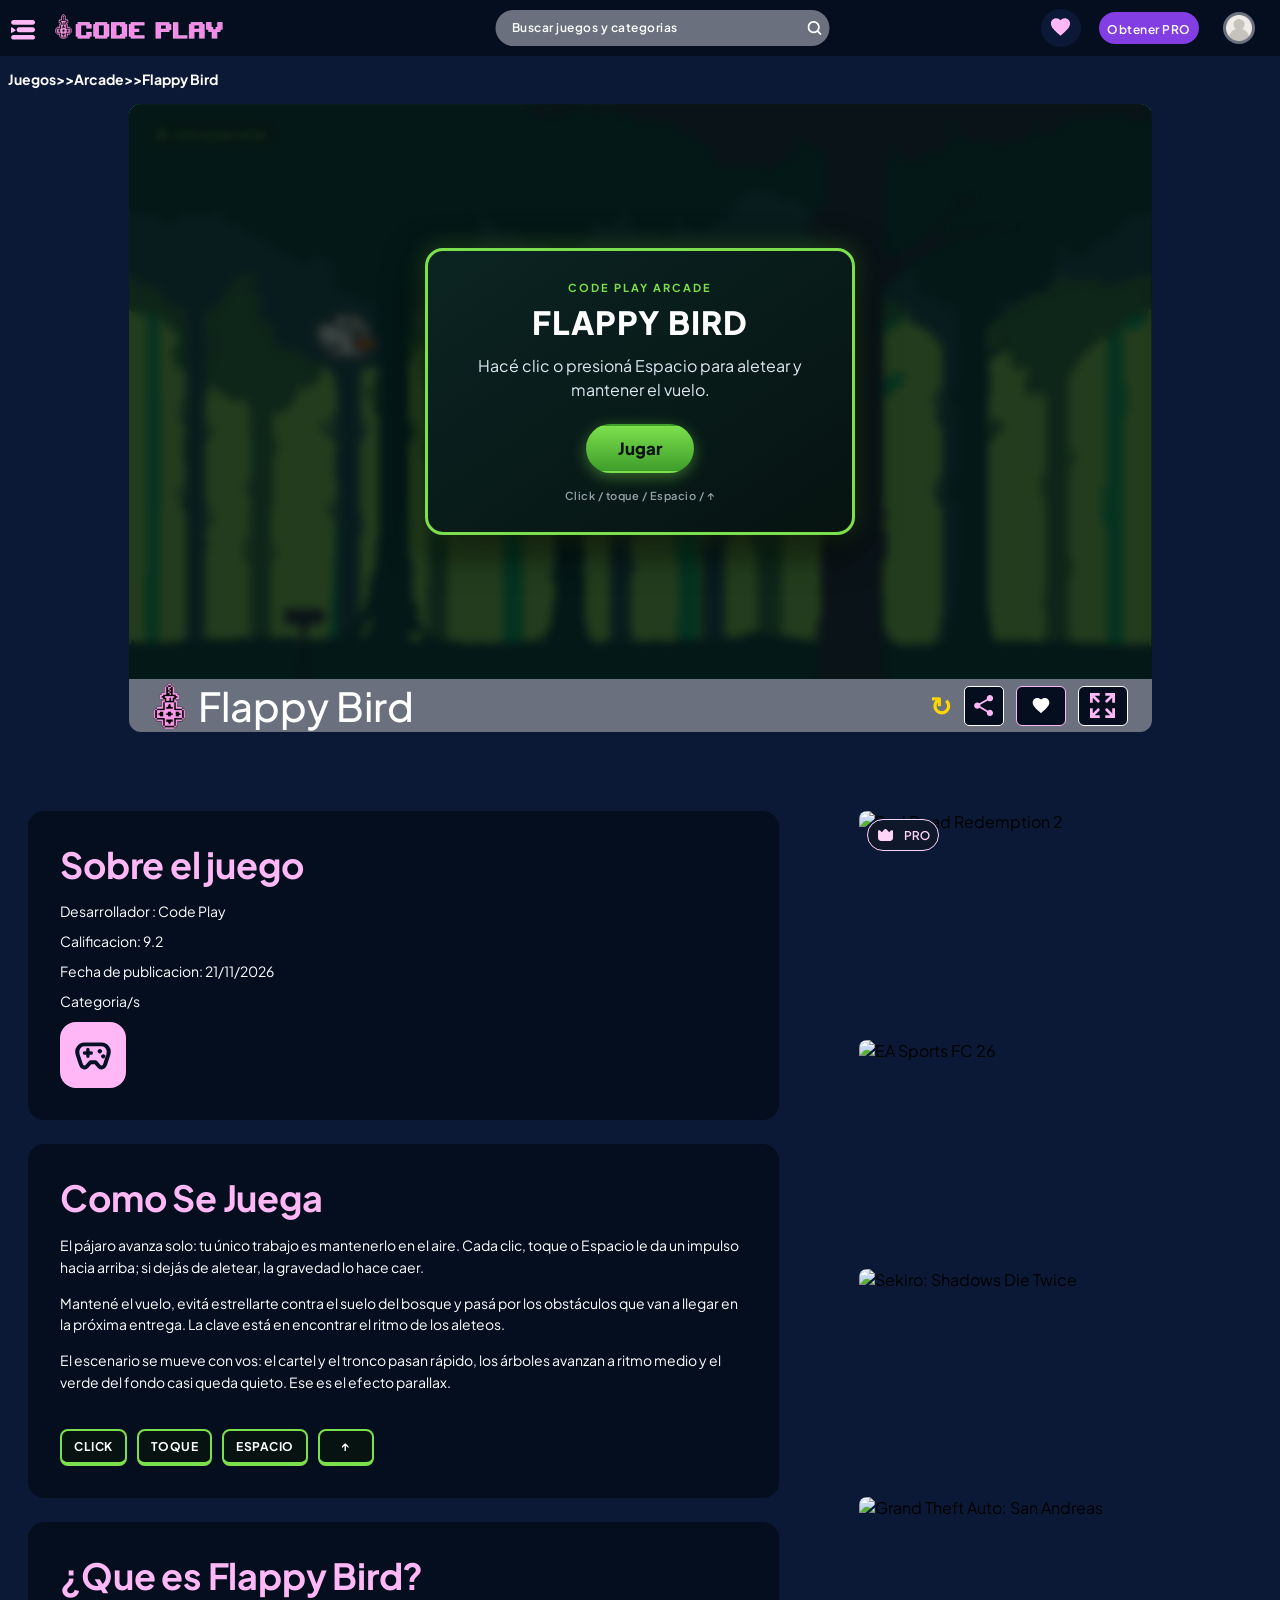
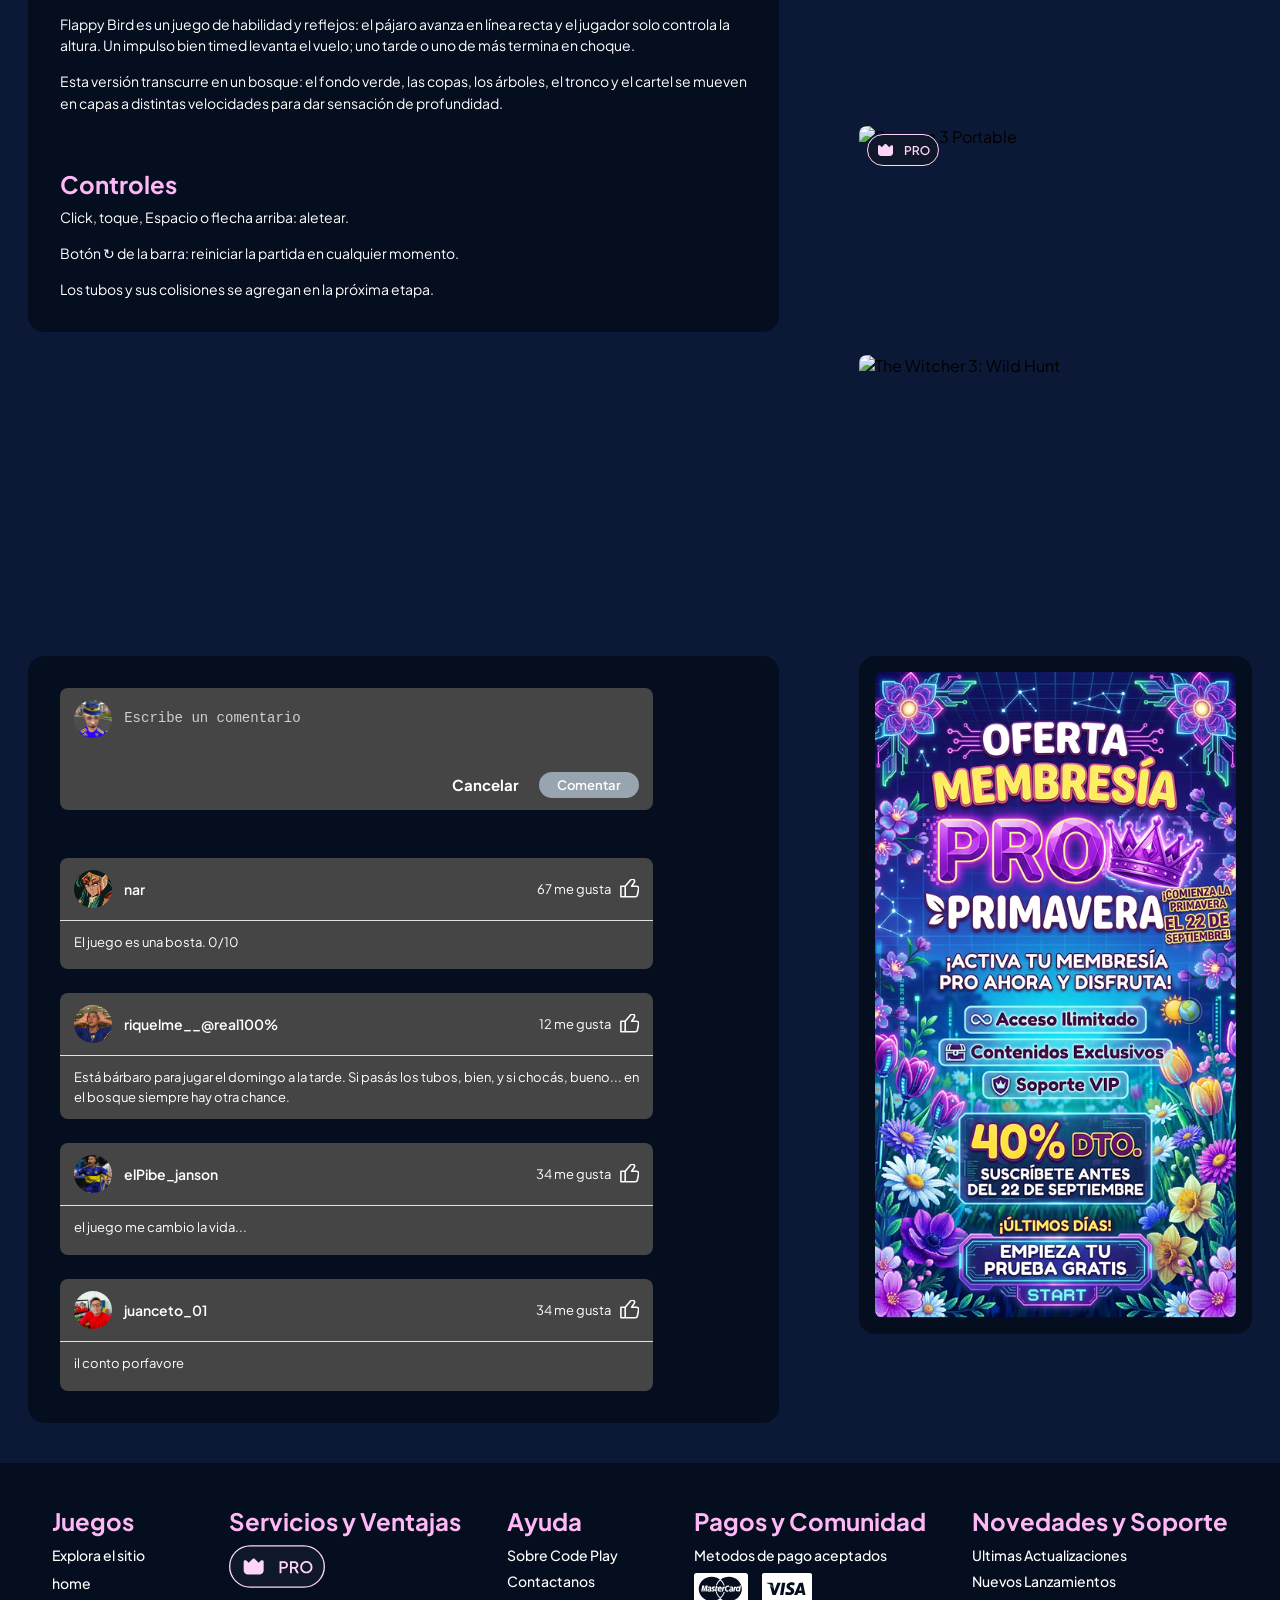
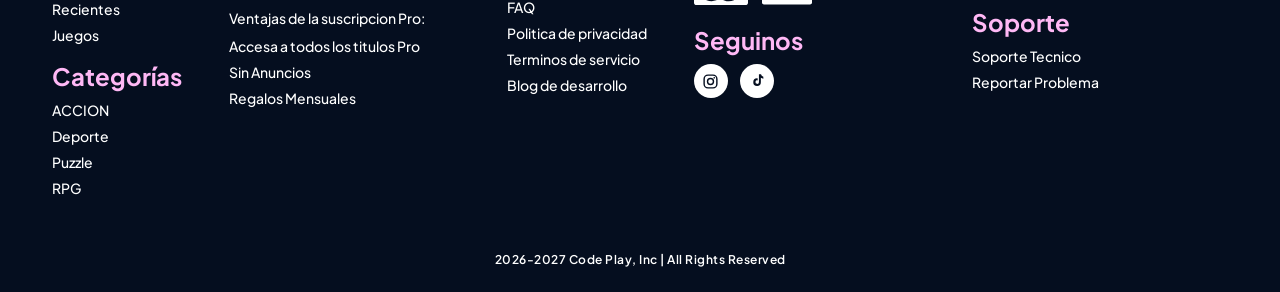
==== commit aedaeea9: "agrega logica y animacion de tuberias tambien achica el pajaro para que entre bien en las tuberias" ====
--- a/2 entrega/flappybird.html
+++ b/2 entrega/flappybird.html
@@ -474,6 +474,7 @@
 
     <script src="js/header.js"></script>
     <script src="js/FlappyPajaro.js"></script>
+    <script src="js/FlappyTuberias.js"></script>
     <script src="js/flappy.js"></script>
 
 </body>
--- a/2 entrega/css/flappy.css
+++ b/2 entrega/css/flappy.css
@@ -56,10 +56,8 @@
    CAPAS DEL PARALLAX
    Siete imágenes transparentes de 576x324 (misma proporción 16:9
    que el lienzo) apiladas de atrás hacia adelante. Cada una
-   repite en X y recorre exactamente un tile de 1024px, que es el
-   ancho renderizado dentro del lienzo lógico.
-   La duración la calcula flappy.js según VEL_MUNDO y el factor de
-   cada capa; los valores de acá son el fallback.
+   repite en X sobre un tile de 1024px y su desplazamiento lo
+   actualiza flappy.js en el loop usando la velocidad actual.
    ============================================================ */
 
 .flappy-capa {
@@ -71,65 +69,41 @@
     image-rendering: pixelated;
     pointer-events: none;
     will-change: background-position-x;
-    animation-name: flappy-scroll;
-    animation-timing-function: linear;
-    animation-iteration-count: infinite;
 }
 
 .flappy-capa--fondo {
     z-index: 1;
     background-image: url("../img/flappyBird/elementosParallax/1.png");
-    animation-duration: 136.53s;
 }
 
 .flappy-capa--copas-lejanas {
     z-index: 2;
     background-image: url("../img/flappyBird/elementosParallax/2.png");
-    animation-duration: 56.89s;
 }
 
 .flappy-capa--copas-medias {
     z-index: 3;
     background-image: url("../img/flappyBird/elementosParallax/3.png");
-    animation-duration: 34.13s;
 }
 
 .flappy-capa--arboles-medios {
     z-index: 4;
     background-image: url("../img/flappyBird/elementosParallax/4.png");
-    animation-duration: 21.33s;
 }
 
 .flappy-capa--arboles-cercanos {
     z-index: 5;
     background-image: url("../img/flappyBird/elementosParallax/5.png");
-    animation-duration: 13.65s;
 }
 
 .flappy-capa--tronco {
     z-index: 6;
     background-image: url("../img/flappyBird/elementosParallax/6.png");
-    animation-duration: 9.1s;
 }
 
 .flappy-capa--cartel {
     z-index: 7;
     background-image: url("../img/flappyBird/elementosParallax/7.png");
-    animation-duration: 6.83s;
-}
-
-.flappy-lienzo--pausado .flappy-capa {
-    animation-play-state: paused;
-}
-
-@keyframes flappy-scroll {
-    from {
-        background-position-x: 0;
-    }
-
-    to {
-        background-position-x: -1024px;
-    }
 }
 
 /* ============================================================
@@ -145,10 +119,59 @@
     pointer-events: none;
 }
 
+.flappy-tubo-par {
+    position: absolute;
+    top: 0;
+    left: 0;
+    width: 96px;
+    height: 100%;
+    will-change: transform;
+}
+
+.flappy-tubo {
+    position: absolute;
+    left: 0;
+    width: 96px;
+    display: flex;
+    flex-direction: column;
+}
+
+.flappy-tubo--arriba {
+    top: 0;
+}
+
+.flappy-tubo__cuerpo {
+    flex: 1;
+    width: 96px;
+    background-image: url("../img/flappyBird/pipes/PipeStyle4.png");
+    background-repeat: no-repeat;
+    background-size: 384px 600%;
+    background-position: 0 20%;
+    image-rendering: pixelated;
+}
+
+.flappy-tubo__boca {
+    flex: none;
+    width: 96px;
+    height: 48px;
+    background-image: url("../img/flappyBird/pipes/PipeStyle4.png");
+    background-repeat: no-repeat;
+    background-size: 384px 288px;
+    image-rendering: pixelated;
+}
+
+.flappy-tubo__boca--arriba {
+    background-position: 0 -96px;
+}
+
+.flappy-tubo__boca--abajo {
+    background-position: 0 0;
+}
+
 /* ============================================================
    PÁJARO
    El sprite nuevo es una tira de 4 frames de 16x16. Se muestra a
-   96x96 (escala 6x) y se recorre con background-position. El
+   64x64 (escala 4x) y se recorre con background-position. El
    padre lo posiciona/rota; el sprite cambia de frame con
    animaciones keyframe.
    ============================================================ */
@@ -158,8 +181,8 @@
     top: 0;
     left: 0;
     z-index: 9;
-    width: 96px;
-    height: 96px;
+    width: 64px;
+    height: 64px;
     pointer-events: none;
     transform-origin: 54% 53%;
     will-change: transform;
@@ -190,7 +213,7 @@
 
 /* Sin impulso / cayendo: frame con el ala extendida. */
 .flappy-pajaro__sprite--planeo {
-    background-position: -96px 0;
+    background-position: -64px 0;
     animation: flappy-planeo-flotar 1.4s ease-in-out infinite;
 }
 
@@ -230,17 +253,17 @@
 
     25%,
     49.9% {
-        background-position: -96px 0;
+        background-position: -64px 0;
     }
 
     50%,
     74.9% {
+        background-position: -128px 0;
+    }
+
+    75%,
+    100% {
         background-position: -192px 0;
-    }
-
-    75%,
-    100% {
-        background-position: -288px 0;
     }
 }
 
@@ -263,17 +286,17 @@
 
     25%,
     49.9% {
-        background-position: -96px 0;
+        background-position: -64px 0;
     }
 
     50%,
     74.9% {
+        background-position: -128px 0;
+    }
+
+    75%,
+    100% {
         background-position: -192px 0;
-    }
-
-    75%,
-    100% {
-        background-position: -288px 0;
     }
 }
 
@@ -296,17 +319,17 @@
 
     25%,
     49.9% {
-        background-position: -96px 0;
+        background-position: -64px 0;
     }
 
     50%,
     74.9% {
+        background-position: -128px 0;
+    }
+
+    75%,
+    100% {
         background-position: -192px 0;
-    }
-
-    75%,
-    100% {
-        background-position: -288px 0;
     }
 }
 
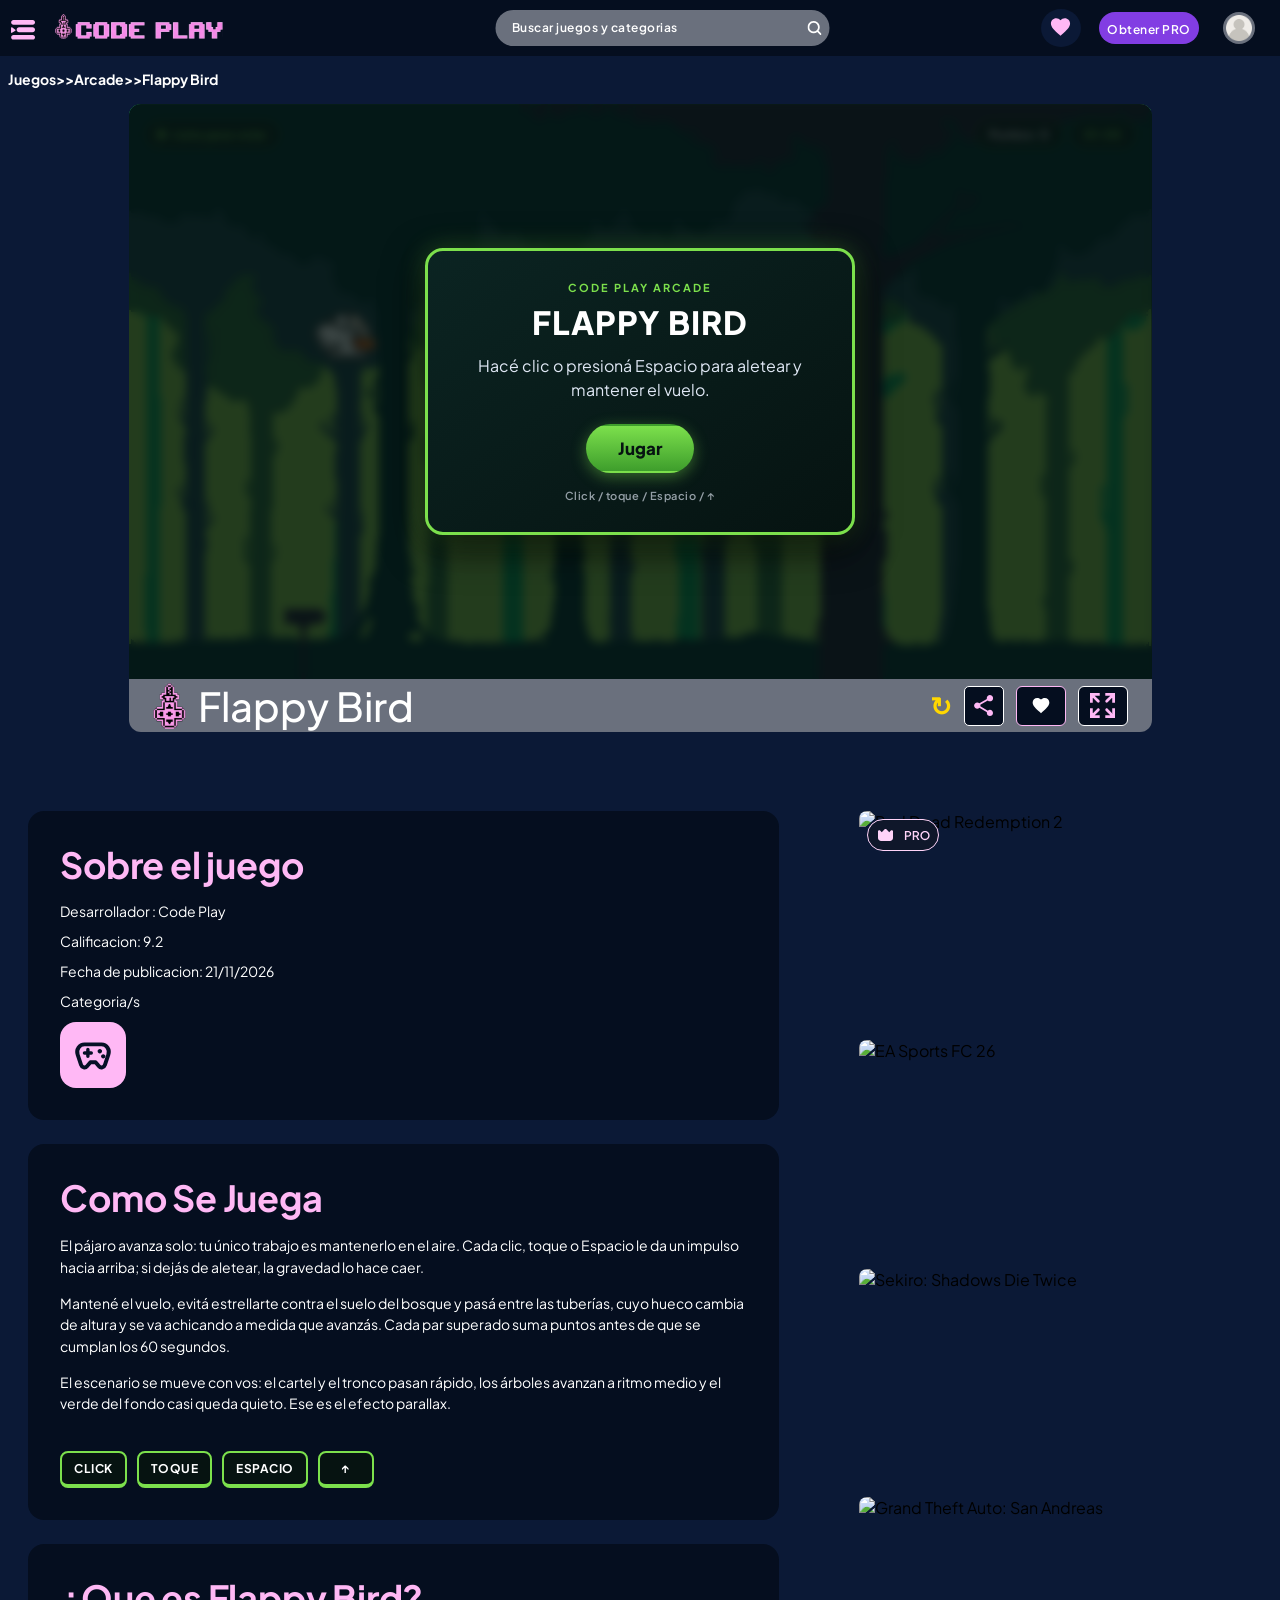
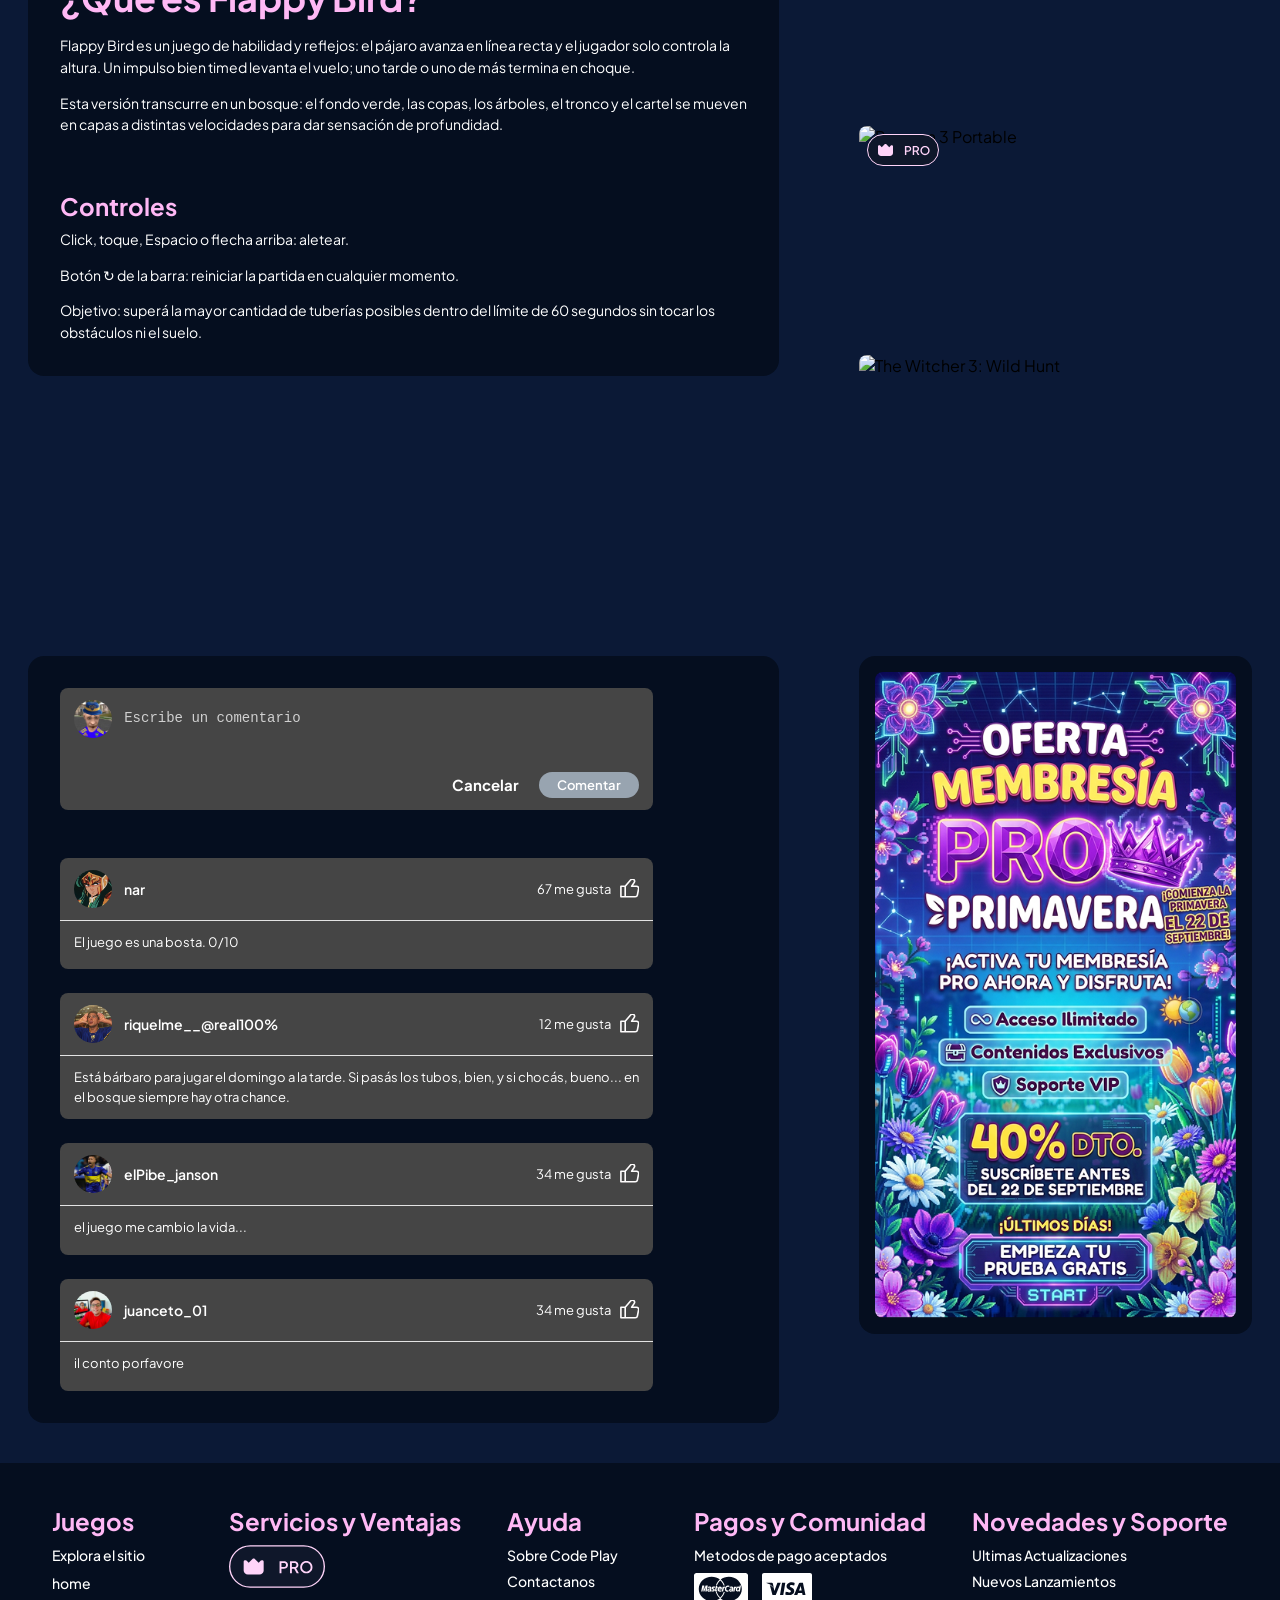
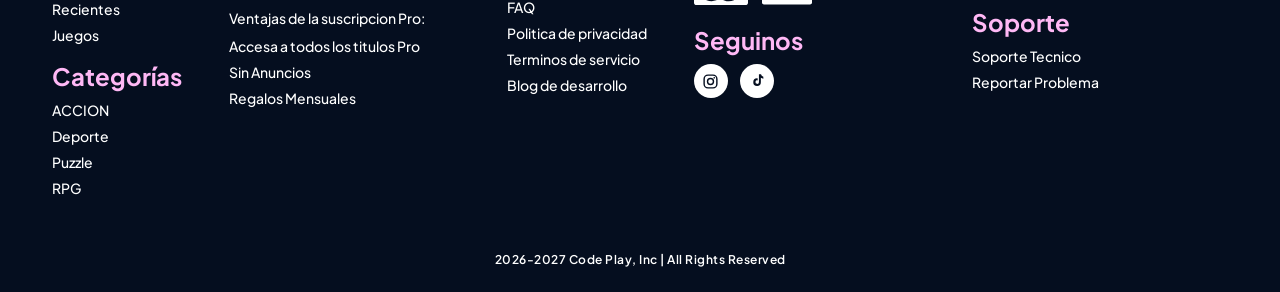
==== commit fc5978d7: "agrega puntaje, limite de tiempo e integracion de flappy bird en home" ====
--- a/2 entrega/flappybird.html
+++ b/2 entrega/flappybird.html
@@ -165,6 +165,10 @@
 
                     <div class="flappy-hud" aria-hidden="true">
                         <span class="flappy-hud__chip" id="flappy-hud-estado">Listo para volar</span>
+                        <div class="flappy-hud__metricas">
+                            <span class="flappy-hud__chip flappy-hud__chip--puntos" id="flappy-hud-puntos">Puntos: 0</span>
+                            <span class="flappy-hud__chip flappy-hud__chip--tiempo" id="flappy-hud-tiempo">01:00</span>
+                        </div>
                     </div>
 
                     <div class="flappy-overlay" id="flappy-overlay" role="dialog" aria-modal="true"
@@ -222,8 +226,8 @@
                         clic, toque o Espacio le da un impulso hacia arriba; si dejás de aletear, la gravedad lo hace
                         caer.</p>
                     <p class="info-card__texto">Mantené el vuelo, evitá estrellarte contra el suelo del bosque y pasá
-                        por los obstáculos que van a llegar en la próxima entrega. La clave está en encontrar el ritmo
-                        de los aleteos.</p>
+                        entre las tuberías, cuyo hueco cambia de altura y se va achicando a medida que avanzás. Cada
+                        par superado suma puntos antes de que se cumplan los 60 segundos.</p>
                     <p class="info-card__texto">El escenario se mueve con vos: el cartel y el tronco pasan rápido, los
                         árboles avanzan a ritmo medio y el verde del fondo casi queda quieto. Ese es el efecto
                         parallax.</p>
@@ -246,7 +250,8 @@
                     <h3 class="info-card__titulo info-card__titulo--sub">Controles</h3>
                     <p class="info-card__texto">Click, toque, Espacio o flecha arriba: aletear.</p>
                     <p class="info-card__texto">Botón ↻ de la barra: reiniciar la partida en cualquier momento.</p>
-                    <p class="info-card__texto">Los tubos y sus colisiones se agregan en la próxima etapa.</p>
+                    <p class="info-card__texto">Objetivo: superá la mayor cantidad de tuberías posibles dentro del
+                        límite de 60 segundos sin tocar los obstáculos ni el suelo.</p>
                 </article>
             </section>
 
--- a/2 entrega/css/flappy.css
+++ b/2 entrega/css/flappy.css
@@ -380,8 +380,19 @@
     position: absolute;
     top: 16px;
     left: 16px;
+    right: 16px;
     z-index: 10;
+    display: flex;
+    align-items: center;
+    justify-content: space-between;
+    gap: 8px;
     pointer-events: none;
+}
+
+.flappy-hud__metricas {
+    display: flex;
+    align-items: center;
+    gap: 8px;
 }
 
 .flappy-hud__chip {
@@ -409,6 +420,20 @@
     box-shadow: 0 0 8px rgba(124, 224, 76, 0.8);
 }
 
+.flappy-hud__chip--puntos::before,
+.flappy-hud__chip--tiempo::before {
+    display: none;
+}
+
+.flappy-hud__chip--puntos {
+    color: #FFFFFF;
+}
+
+.flappy-hud__chip--peligro {
+    border-color: rgba(255, 92, 92, 0.85);
+    color: #FF6B6B;
+}
+
 .flappy-overlay {
     position: absolute;
     inset: 0;
@@ -574,6 +599,7 @@
     .flappy-hud {
         top: 10px;
         left: 10px;
+        right: 10px;
     }
 
     .flappy-hud__chip {
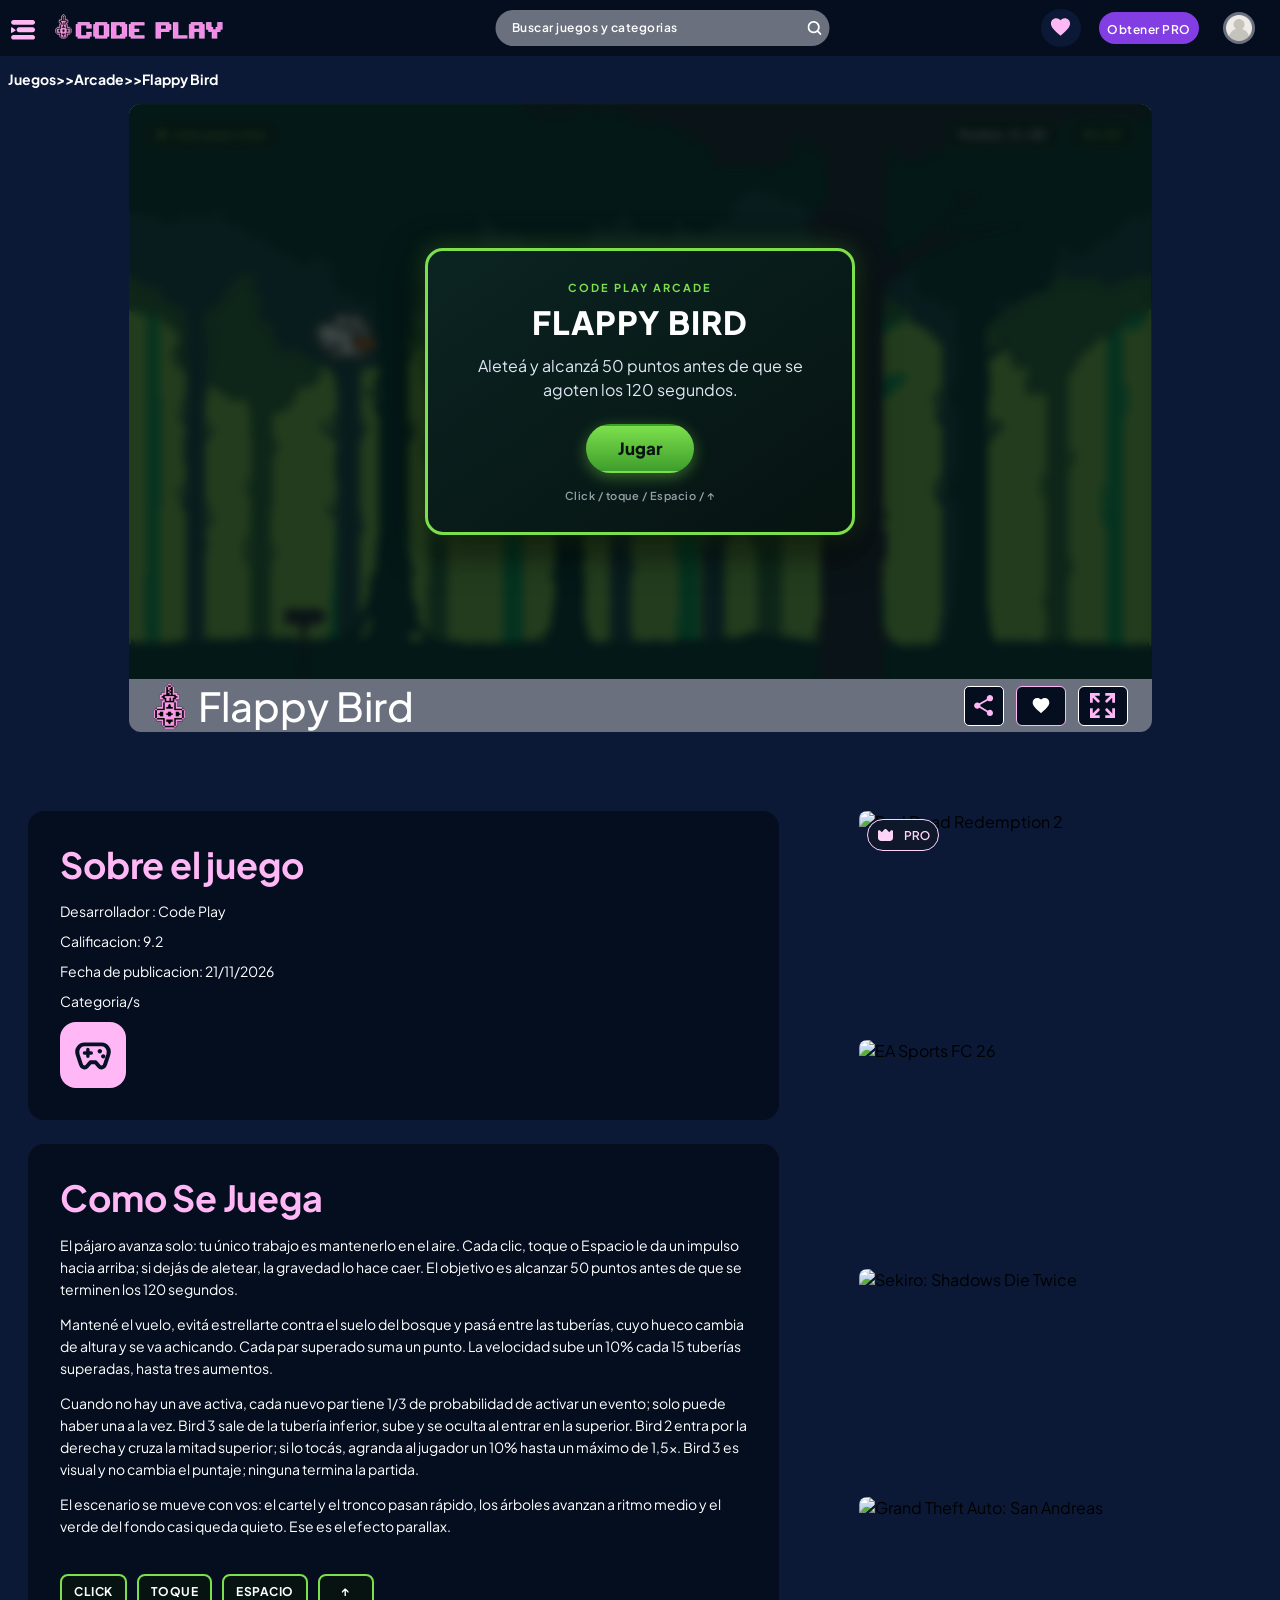
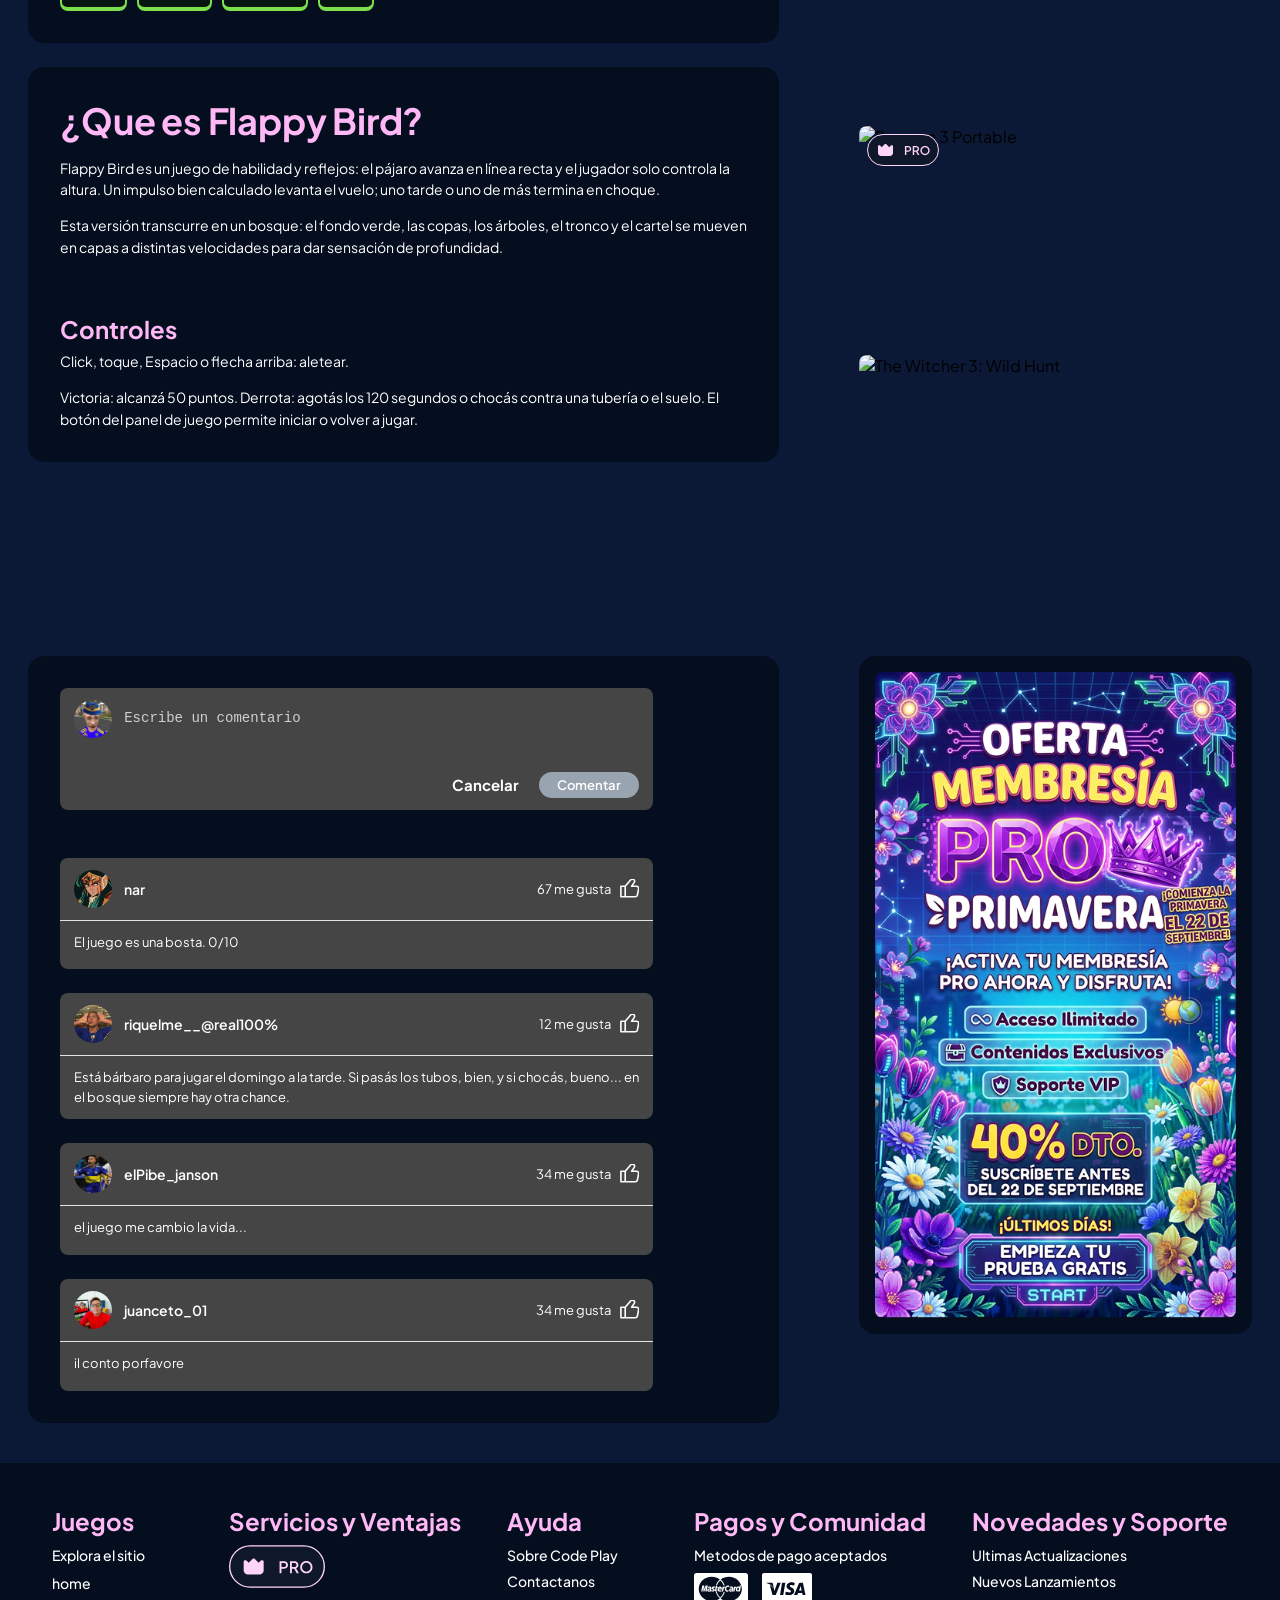
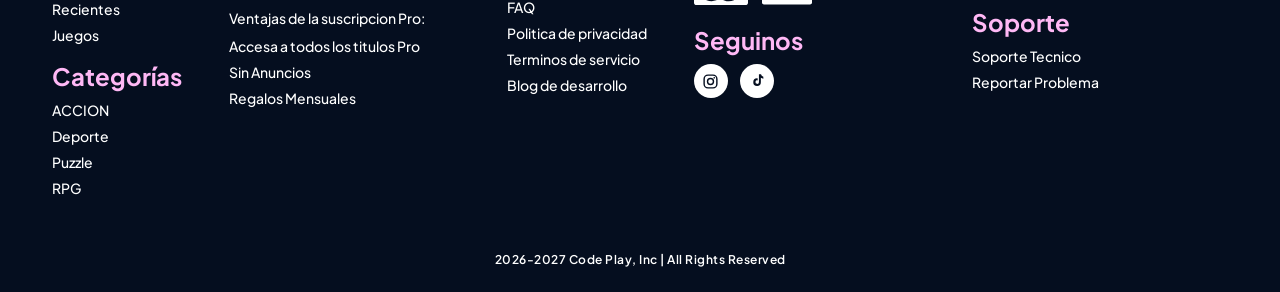
==== commit ab829075: "agrega aves bonus, niveles de velocidad y meta de victoria en flappy bird" ====
--- a/2 entrega/flappybird.html
+++ b/2 entrega/flappybird.html
@@ -154,8 +154,14 @@
                         <div class="flappy-capa flappy-capa--tronco" aria-hidden="true"></div>
                         <div class="flappy-capa flappy-capa--cartel" aria-hidden="true"></div>
 
-                        <!-- Reservado para la próxima etapa: tubos y colisiones -->
+                        <!-- Ave que sale de las tuberías: queda debajo para ocultarse al entrar. -->
+                        <div class="flappy-aves-tuberia" id="flappy-aves-tuberia" aria-hidden="true"></div>
+
+                        <!-- Obstáculos (tuberías) -->
                         <div class="flappy-tuberias" id="flappy-tuberias" aria-hidden="true"></div>
+
+                        <!-- Enemigo del escenario, dibujado por delante de las tuberías. -->
+                        <div class="flappy-aves-bonus" id="flappy-aves-bonus" aria-hidden="true"></div>
 
                         <div class="flappy-pajaro" id="flappy-pajaro" role="img"
                             aria-label="Pájaro volando por el bosque">
@@ -166,8 +172,8 @@
                     <div class="flappy-hud" aria-hidden="true">
                         <span class="flappy-hud__chip" id="flappy-hud-estado">Listo para volar</span>
                         <div class="flappy-hud__metricas">
-                            <span class="flappy-hud__chip flappy-hud__chip--puntos" id="flappy-hud-puntos">Puntos: 0</span>
-                            <span class="flappy-hud__chip flappy-hud__chip--tiempo" id="flappy-hud-tiempo">01:00</span>
+                            <span class="flappy-hud__chip flappy-hud__chip--puntos" id="flappy-hud-puntos">Puntos: 0 / 50</span>
+                            <span class="flappy-hud__chip flappy-hud__chip--tiempo" id="flappy-hud-tiempo">02:00</span>
                         </div>
                     </div>
 
@@ -176,8 +182,8 @@
                         <div class="flappy-modal">
                             <p class="flappy-modal__etiqueta">Code Play Arcade</p>
                             <h2 id="flappy-overlay-titulo" class="flappy-modal__titulo">Flappy Bird</h2>
-                            <p id="flappy-overlay-mensaje" class="flappy-modal__mensaje">Hacé clic o presioná Espacio
-                                para aletear y mantener el vuelo.</p>
+                            <p id="flappy-overlay-mensaje" class="flappy-modal__mensaje">Aleteá y alcanzá 50 puntos
+                                antes de que se agoten los 120 segundos.</p>
                             <button type="button" id="flappy-btn-accion" class="flappy-btn">Jugar</button>
                             <p class="flappy-modal__ayuda">Click / toque / Espacio / ↑</p>
                         </div>
@@ -190,11 +196,6 @@
                     <span class="juego-barra__titulo">Flappy Bird</span>
                 </div>
                 <div class="juego-barra__botones">
-                    <!-- Botón para reiniciar la partida en cualquier momento -->
-                    <button type="button" id="flappy-btn-reiniciar-barra" class="btn-juego btn-juego--reiniciar"
-                        aria-label="Reiniciar juego" title="Reiniciar partida">
-                        <span class="peg-btn-reiniciar__simbolo">↻</span>
-                    </button>
                     <button type="button" class="btn-juego btn-juego--compartir" aria-label="Compartir">
                         <span class="btn-juego__icono"></span>
                     </button>
@@ -224,10 +225,15 @@
                     <h2 class="info-card__titulo">Como Se Juega</h2>
                     <p class="info-card__texto">El pájaro avanza solo: tu único trabajo es mantenerlo en el aire. Cada
                         clic, toque o Espacio le da un impulso hacia arriba; si dejás de aletear, la gravedad lo hace
-                        caer.</p>
+                        caer. El objetivo es alcanzar 50 puntos antes de que se terminen los 120 segundos.</p>
                     <p class="info-card__texto">Mantené el vuelo, evitá estrellarte contra el suelo del bosque y pasá
-                        entre las tuberías, cuyo hueco cambia de altura y se va achicando a medida que avanzás. Cada
-                        par superado suma puntos antes de que se cumplan los 60 segundos.</p>
+                        entre las tuberías, cuyo hueco cambia de altura y se va achicando. Cada par superado suma un
+                        punto. La velocidad sube un 10% cada 15 tuberías superadas, hasta tres aumentos.</p>
+                    <p class="info-card__texto">Cuando no hay un ave activa, cada nuevo par tiene 1/3 de probabilidad
+                        de activar un evento; solo puede haber una a la vez. Bird 3 sale de la tubería inferior, sube y se oculta al entrar en
+                        la superior. Bird 2 entra por la derecha y cruza la mitad superior; si lo tocás, agranda al
+                        jugador un 10% hasta un máximo de 1,5×. Bird 3 es visual y no cambia el puntaje; ninguna termina
+                        la partida.</p>
                     <p class="info-card__texto">El escenario se mueve con vos: el cartel y el tronco pasan rápido, los
                         árboles avanzan a ritmo medio y el verde del fondo casi queda quieto. Ese es el efecto
                         parallax.</p>
@@ -242,16 +248,15 @@
                 <article class="info-card">
                     <h2 class="info-card__titulo">¿Que es Flappy Bird?</h2>
                     <p class="info-card__texto">Flappy Bird es un juego de habilidad y reflejos: el pájaro avanza en
-                        línea recta y el jugador solo controla la altura. Un impulso bien timed levanta el vuelo; uno
+                        línea recta y el jugador solo controla la altura. Un impulso bien calculado levanta el vuelo; uno
                         tarde o uno de más termina en choque.</p>
                     <p class="info-card__texto">Esta versión transcurre en un bosque: el fondo verde, las copas, los
                         árboles, el tronco y el cartel se mueven en capas a distintas velocidades para dar sensación de
                         profundidad.</p>
                     <h3 class="info-card__titulo info-card__titulo--sub">Controles</h3>
                     <p class="info-card__texto">Click, toque, Espacio o flecha arriba: aletear.</p>
-                    <p class="info-card__texto">Botón ↻ de la barra: reiniciar la partida en cualquier momento.</p>
-                    <p class="info-card__texto">Objetivo: superá la mayor cantidad de tuberías posibles dentro del
-                        límite de 60 segundos sin tocar los obstáculos ni el suelo.</p>
+                    <p class="info-card__texto">Victoria: alcanzá 50 puntos. Derrota: agotás los 120 segundos o chocás
+                        contra una tubería o el suelo. El botón del panel de juego permite iniciar o volver a jugar.</p>
                 </article>
             </section>
 
@@ -480,8 +485,9 @@
     <script src="js/header.js"></script>
     <script src="js/FlappyPajaro.js"></script>
     <script src="js/FlappyTuberias.js"></script>
+    <script src="js/FlappyAvesBonus.js"></script>
     <script src="js/flappy.js"></script>
 
 </body>
 
-</html>+</html>
--- a/2 entrega/css/flappy.css
+++ b/2 entrega/css/flappy.css
@@ -107,9 +107,7 @@
 }
 
 /* ============================================================
-   PÁJARO
-   El padre lo posiciona/rota la física. El sprite cambia de
-   frame con animaciones keyframe.
+   TUBERÍAS
    ============================================================ */
 
 .flappy-tuberias {
@@ -169,6 +167,101 @@
 }
 
 /* ============================================================
+   AVES BONUS
+   Cada tira tiene cuatro frames de 16x16, mostrados a 32x32.
+   ============================================================ */
+
+.flappy-aves-tuberia {
+    position: absolute;
+    inset: 0;
+    z-index: 7;
+    pointer-events: none;
+}
+
+.flappy-aves-bonus {
+    position: absolute;
+    inset: 0;
+    z-index: 9;
+    pointer-events: none;
+}
+
+.flappy-ave-bonus {
+    position: absolute;
+    top: 0;
+    left: 0;
+    width: 32px;
+    height: 32px;
+    will-change: transform;
+}
+
+.flappy-ave-bonus__orientacion {
+    width: 100%;
+    height: 100%;
+    transform-origin: center;
+}
+
+.flappy-ave-bonus--bird-2 .flappy-ave-bonus__orientacion {
+    transform: scaleX(-1);
+}
+
+.flappy-ave-bonus--bird-3 .flappy-ave-bonus__orientacion {
+    transform: rotate(-90deg);
+}
+
+.flappy-ave-bonus__sprite {
+    width: 100%;
+    height: 100%;
+    background-repeat: no-repeat;
+    background-size: 400% 100%;
+    image-rendering: pixelated;
+    animation: flappy-ave-aletear 0.48s steps(1, end) infinite;
+}
+
+.flappy-ave-bonus--bird-2 .flappy-ave-bonus__sprite {
+    background-image: url("../img/flappyBird/sprites/Bird2-2.png");
+    animation:
+        flappy-ave-aletear 0.48s steps(1, end) infinite,
+        flappy-ave-flotar 0.8s ease-in-out infinite;
+}
+
+.flappy-ave-bonus--bird-3 .flappy-ave-bonus__sprite {
+    background-image: url("../img/flappyBird/sprites/Bird2-3.png");
+}
+
+@keyframes flappy-ave-aletear {
+    0%,
+    24.9% {
+        background-position: 0 0;
+    }
+
+    25%,
+    49.9% {
+        background-position: -32px 0;
+    }
+
+    50%,
+    74.9% {
+        background-position: -64px 0;
+    }
+
+    75%,
+    100% {
+        background-position: -96px 0;
+    }
+}
+
+@keyframes flappy-ave-flotar {
+    0%,
+    100% {
+        transform: translateY(-5px);
+    }
+
+    50% {
+        transform: translateY(5px);
+    }
+}
+
+/* ============================================================
    PÁJARO
    El sprite nuevo es una tira de 4 frames de 16x16. Se muestra a
    64x64 (escala 4x) y se recorre con background-position. El
@@ -186,6 +279,20 @@
     pointer-events: none;
     transform-origin: 54% 53%;
     will-change: transform;
+}
+
+.flappy-pajaro::after {
+    content: "";
+    position: absolute;
+    inset: -5px;
+    border: 3px solid rgba(255, 107, 107, 0.9);
+    border-radius: 50%;
+    opacity: 0;
+    pointer-events: none;
+}
+
+.flappy-pajaro--penalizado::after {
+    animation: flappy-penalizacion-destello 0.28s ease-out;
 }
 
 .flappy-pajaro__sprite {
@@ -202,13 +309,13 @@
 /* Estado inicial: aleteo lento + flotación suave. */
 .flappy-pajaro__sprite--inicio {
     animation:
-        flappy-sprite-inicio 1.2s step-end infinite,
+        flappy-sprite-ciclo 1.2s step-end infinite,
         flappy-inicio-flotar 1.8s ease-in-out infinite;
 }
 
 /* Impulso: los 4 frames de la tira. */
 .flappy-pajaro__sprite--aleteo {
-    animation: flappy-sprite-aleteo 0.28s step-end infinite;
+    animation: flappy-sprite-ciclo 0.28s step-end infinite;
 }
 
 /* Sin impulso / cayendo: frame con el ala extendida. */
@@ -222,7 +329,7 @@
    mismos 4 frames y los efectos de abajo. */
 .flappy-pajaro__sprite--impacto {
     animation:
-        flappy-sprite-impacto 0.55s step-end forwards,
+        flappy-sprite-ciclo 0.55s step-end forwards,
         flappy-impacto-sacudida 0.55s ease-out;
 }
 
@@ -245,7 +352,7 @@
     animation: flappy-impacto-destello 0.55s ease-out forwards;
 }
 
-@keyframes flappy-sprite-inicio {
+@keyframes flappy-sprite-ciclo {
     0%,
     24.9% {
         background-position: 0 0;
@@ -278,28 +385,6 @@
     }
 }
 
-@keyframes flappy-sprite-aleteo {
-    0%,
-    24.9% {
-        background-position: 0 0;
-    }
-
-    25%,
-    49.9% {
-        background-position: -64px 0;
-    }
-
-    50%,
-    74.9% {
-        background-position: -128px 0;
-    }
-
-    75%,
-    100% {
-        background-position: -192px 0;
-    }
-}
-
 @keyframes flappy-planeo-flotar {
     0%,
     100% {
@@ -308,28 +393,6 @@
 
     50% {
         transform: translateY(2px);
-    }
-}
-
-@keyframes flappy-sprite-impacto {
-    0%,
-    24.9% {
-        background-position: 0 0;
-    }
-
-    25%,
-    49.9% {
-        background-position: -64px 0;
-    }
-
-    50%,
-    74.9% {
-        background-position: -128px 0;
-    }
-
-    75%,
-    100% {
-        background-position: -192px 0;
     }
 }
 
@@ -369,6 +432,18 @@
     100% {
         opacity: 0;
         transform: scale(3);
+    }
+}
+
+@keyframes flappy-penalizacion-destello {
+    0% {
+        opacity: 1;
+        transform: scale(0.85);
+    }
+
+    100% {
+        opacity: 0;
+        transform: scale(1.2);
     }
 }
 
